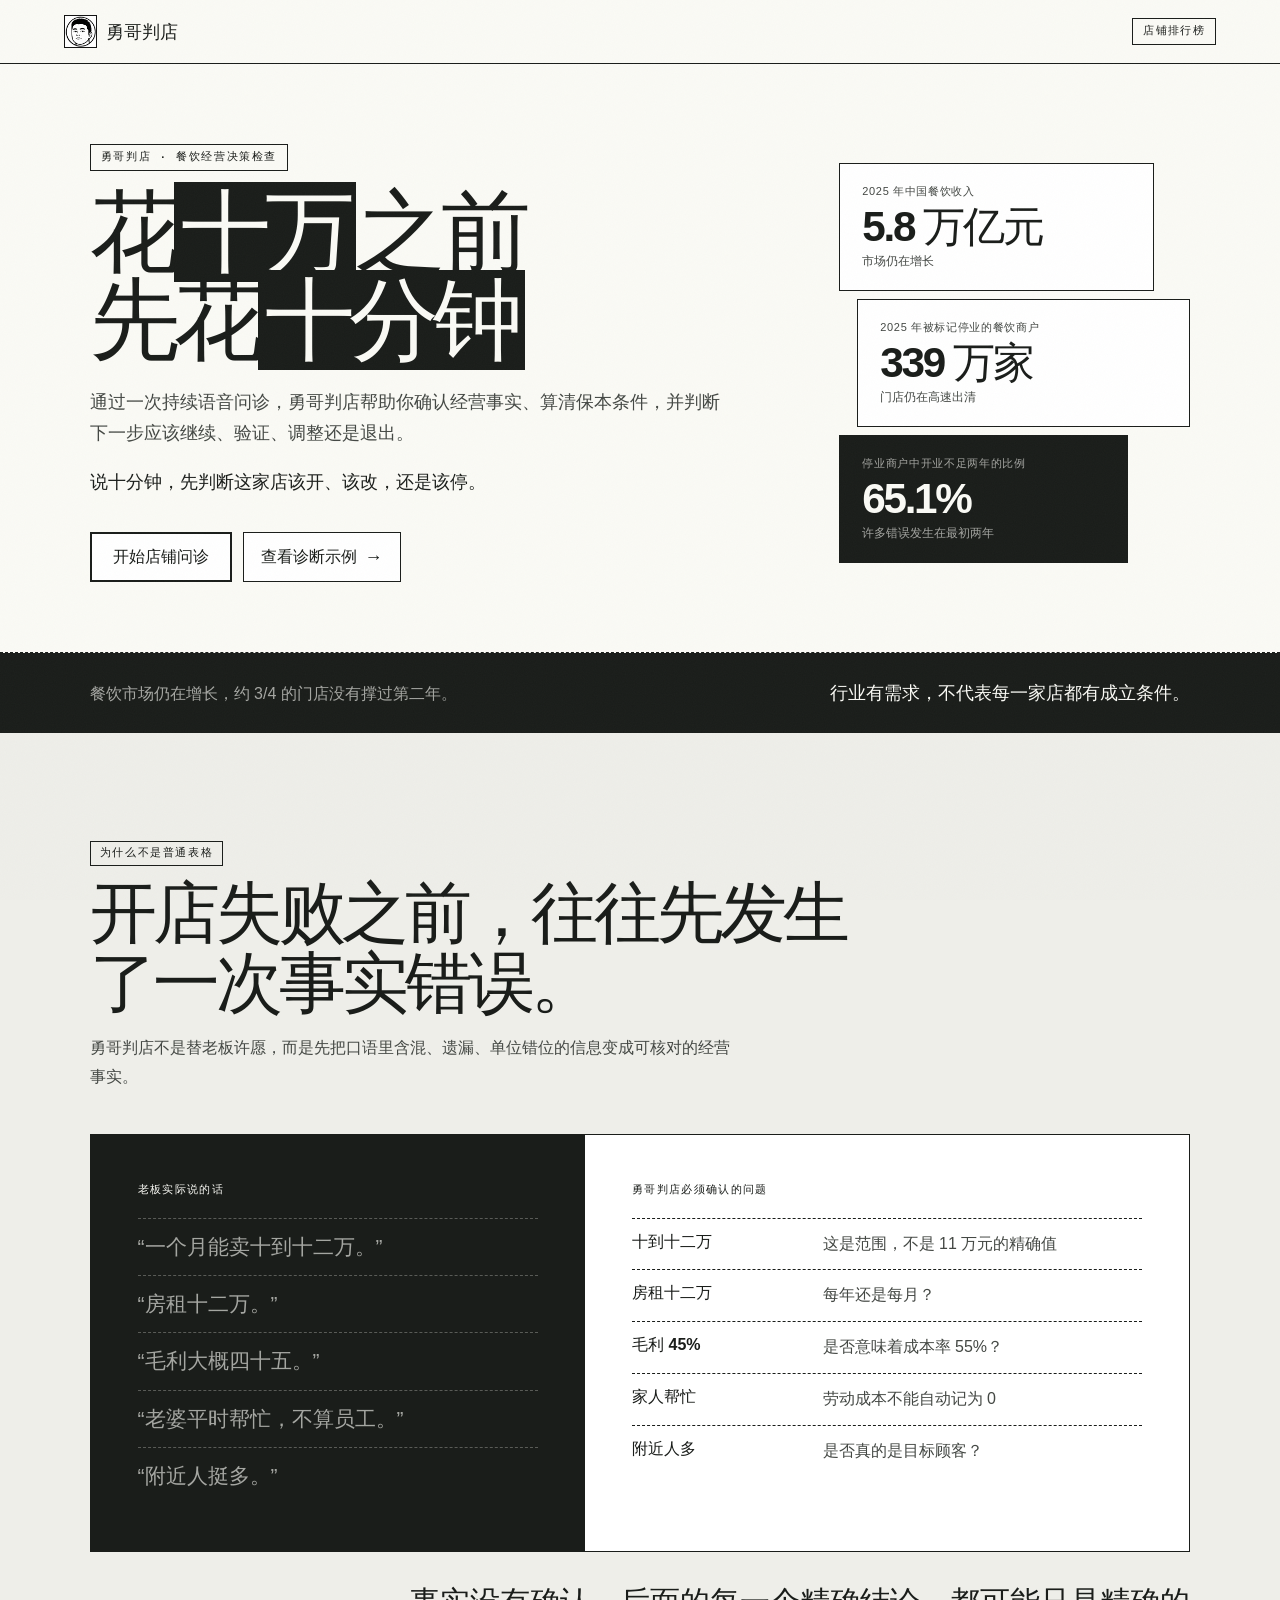
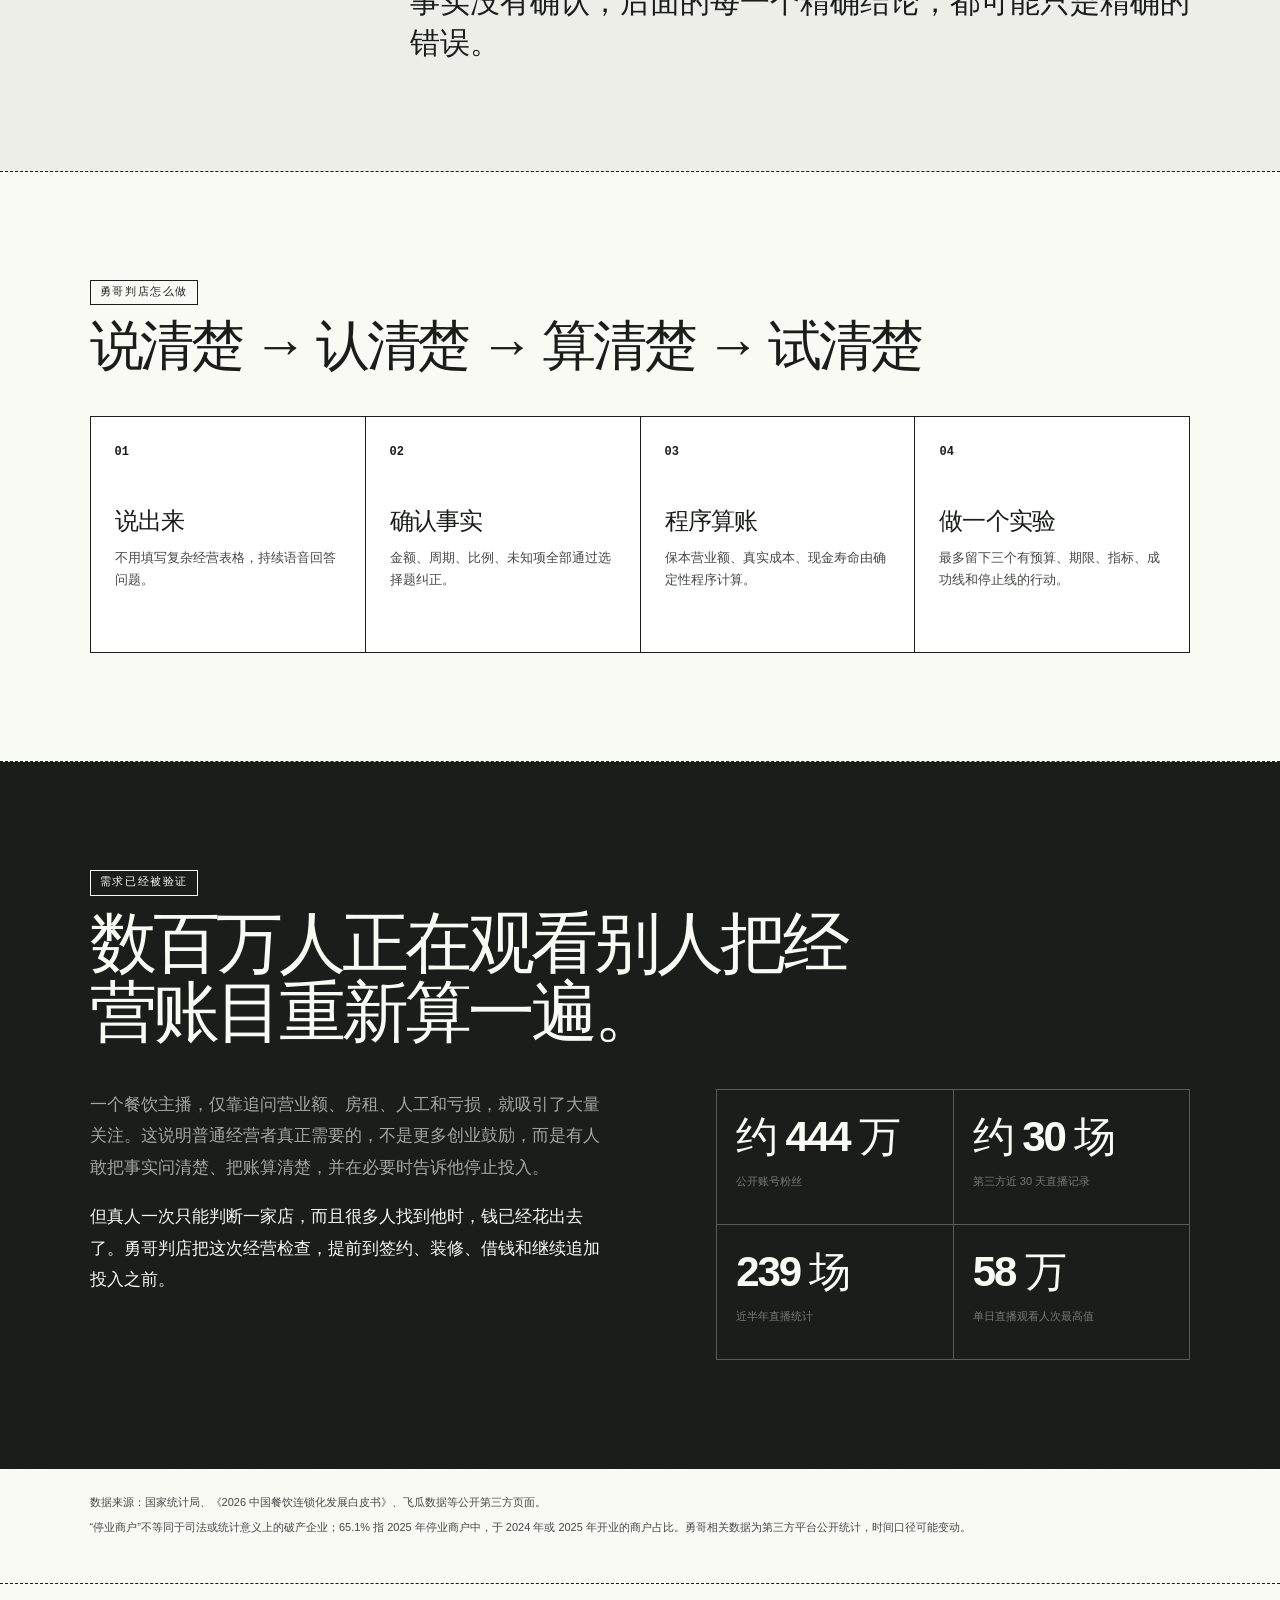
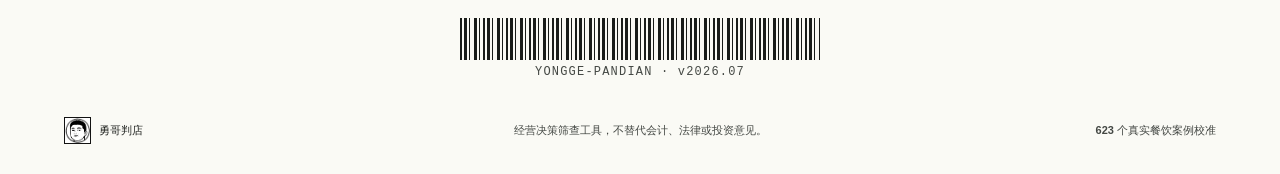
==== index.html @ 804c05fb "style: migrate full thermal receipt frontend" ====
<!doctype html>
<html lang="zh-CN">
<head>
  <meta charset="utf-8">
  <meta name="viewport" content="width=device-width, initial-scale=1">
  <meta name="description" content="勇哥判店：先确认位置，用持续语音完成经营问诊，再从候选方案中选出可验证行动。">
  <title>勇哥判店 · 先判断，再投钱</title>
  <link rel="icon" type="image/jpeg" href="icon.jpeg">
  <link rel="stylesheet" href="styles.css">
</head>
<body data-product-view="landing">
  <header class="topbar">
    <a class="brand" href="#top" aria-label="勇哥判店首页">
      <img class="brand-logo" src="icon.jpeg" alt="">
      <span>勇哥判店</span>
    </a>
    <a class="topbar-ranking" href="/ranking.html">店铺排行榜</a>
    <span class="topbar-stat" hidden>整理 <b id="headerTitles">623</b> 个公开餐饮案例，筛选 <b id="headerTranscripts">156</b> 份高可信案例提取判断维度</span>
  </header>

  <main id="top">
    <section class="hero" data-landing>
      <div>
        <span class="eyebrow">勇哥判店 · 餐饮经营决策检查</span>
        <h1>花<em>十万</em>之前<br>先花<em>十分钟</em></h1>
        <p>通过一次持续语音问诊，勇哥判店帮助你确认经营事实、算清保本条件，并判断下一步应该继续、验证、调整还是退出。</p>
        <p class="hero-shortline">说十分钟，先判断这家店该开、该改，还是该停。</p>
        <div class="hero-actions">
          <a class="primary-button" href="#judge" data-testid="hero-start">开始店铺问诊</a>
          <a class="demo-button" href="/demo" data-testid="hero-demo">查看诊断示例 <span>→</span></a>
        </div>
      </div>
      <aside class="market-signal" aria-label="餐饮行业风险信号">
        <article class="market-card market-scale">
          <span>2025 年中国餐饮收入</span><strong>5.8 万亿元</strong><p>市场仍在增长</p>
        </article>
        <article class="market-card market-closure">
          <span>2025 年被标记停业的餐饮商户</span><strong>339 万家</strong><p>门店仍在高速出清</p>
        </article>
        <article class="market-card market-early">
          <span>停业商户中开业不足两年的比例</span><strong>65.1%</strong><p>许多错误发生在最初两年</p>
        </article>
      </aside>
    </section>

    <section class="landing-conclusion" data-landing>
      <p>餐饮市场仍在增长，约 3/4 的门店没有撑过第二年。</p>
      <strong>行业有需求，不代表每一家店都有成立条件。</strong>
    </section>

    <section class="landing-section fact-error-section" data-landing>
      <div class="landing-section-heading">
        <span class="section-kicker">为什么不是普通表格</span>
        <h2>开店失败之前，往往先发生了一次事实错误。</h2>
        <p>勇哥判店不是替老板许愿，而是先把口语里含混、遗漏、单位错位的信息变成可核对的经营事实。</p>
      </div>
      <div class="fact-contrast">
        <article class="actual-speech">
          <span>老板实际说的话</span>
          <blockquote>“一个月能卖十到十二万。”</blockquote>
          <blockquote>“房租十二万。”</blockquote>
          <blockquote>“毛利大概四十五。”</blockquote>
          <blockquote>“老婆平时帮忙，不算员工。”</blockquote>
          <blockquote>“附近人挺多。”</blockquote>
        </article>
        <article class="fact-checks">
          <span>勇哥判店必须确认的问题</span>
          <dl>
            <div><dt>十到十二万</dt><dd>这是范围，不是 11 万元的精确值</dd></div>
            <div><dt>房租十二万</dt><dd>每年还是每月？</dd></div>
            <div><dt>毛利 45%</dt><dd>是否意味着成本率 55%？</dd></div>
            <div><dt>家人帮忙</dt><dd>劳动成本不能自动记为 0</dd></div>
            <div><dt>附近人多</dt><dd>是否真的是目标顾客？</dd></div>
          </dl>
        </article>
      </div>
      <p class="section-conclusion">事实没有确认，后面的每一个精确结论，都可能只是精确的错误。</p>
    </section>

    <section class="landing-section method-section" data-landing>
      <div class="landing-section-heading">
        <span class="section-kicker">勇哥判店怎么做</span>
        <h2>说清楚 → 认清楚 → 算清楚 → 试清楚</h2>
      </div>
      <div class="method-lanes">
        <article><b>01</b><h3>说出来</h3><p>不用填写复杂经营表格，持续语音回答问题。</p></article>
        <article><b>02</b><h3>确认事实</h3><p>金额、周期、比例、未知项全部通过选择题纠正。</p></article>
        <article><b>03</b><h3>程序算账</h3><p>保本营业额、真实成本、现金寿命由确定性程序计算。</p></article>
        <article><b>04</b><h3>做一个实验</h3><p>最多留下三个有预算、期限、指标、成功线和停止线的行动。</p></article>
      </div>
    </section>

    <section class="landing-section yongge-section" data-landing>
      <div class="landing-section-heading">
        <span class="section-kicker">需求已经被验证</span>
        <h2>数百万人正在观看别人把经营账目重新算一遍。</h2>
      </div>
      <div class="yongge-grid">
        <div class="yongge-copy">
          <p>一个餐饮主播，仅靠追问营业额、房租、人工和亏损，就吸引了大量关注。这说明普通经营者真正需要的，不是更多创业鼓励，而是有人敢把事实问清楚、把账算清楚，并在必要时告诉他停止投入。</p>
          <p class="yongge-keyline"><strong>但真人一次只能判断一家店，而且很多人找到他时，钱已经花出去了。</strong>勇哥判店把这次经营检查，提前到签约、装修、借钱和继续追加投入之前。</p>
        </div>
        <div class="yongge-proof" aria-label="勇哥餐饮创业说公开数据">
          <article><strong>约 444 万</strong><span>公开账号粉丝</span></article>
          <article><strong>约 30 场</strong><span>第三方近 30 天直播记录</span></article>
          <article><strong>239 场</strong><span>近半年直播统计</span></article>
          <article><strong>58 万</strong><span>单日直播观看人次最高值</span></article>
        </div>
      </div>
    </section>

    <section class="judge" id="judge">
      <div class="judge-heading">
        <div>
          <h2 id="flowTitle">先确认店铺位置</h2>
        </div>
        <ol class="progress" aria-label="问诊进度">
          <li class="active" data-progress="location"><b>1</b><span>位置</span></li>
          <li data-progress="interview"><b>2</b><span>问诊</span></li>
          <li data-progress="review"><b>3</b><span>纠偏</span></li>
          <li data-progress="result"><b>4</b><span>方案</span></li>
        </ol>
      </div>

      <div class="flow-shell">
        <section class="flow-card flow-panel active" id="locationPanel" data-panel="location" data-testid="location-step">
          <div class="step-title">
            <span>第一步</span>
            <h3>这次要判断哪家店？</h3>
          </div>

          <fieldset class="stage-picker">
            <legend>你现在处于哪个阶段？</legend>
            <div class="choice-grid" data-testid="stage-options">
              <button type="button" data-stage="preopen">准备开店 / 接店</button>
              <button type="button" data-stage="operating">已经营业</button>
              <button type="button" data-stage="growth">有利润，想增长</button>
            </div>
          </fieldset>

          <fieldset class="category-picker">
            <legend>这家店卖什么？</legend>
            <div class="category-chips" aria-label="常见经营品类" data-testid="category-chips">
              <button type="button" data-category="我不知道">我不知道</button>
              <button type="button" data-category="快餐">快餐</button>
              <button type="button" data-category="小碗菜">小碗菜</button>
              <button type="button" data-category="面馆">面馆</button>
              <button type="button" data-category="咖啡">咖啡</button>
              <button type="button" data-category="火锅">火锅</button>
              <button type="button" data-category="烧烤">烧烤</button>
            </div>
          </fieldset>
          <label class="field category-input-field">
            <input id="category" type="text" maxlength="30" placeholder="在这里直接输入品类" data-testid="category-input">
          </label>

          <button class="location-button" id="locateButton" type="button" data-testid="use-location">
            <span class="location-icon">◎</span>
            <span><b>使用我现在的位置</b><small>只用于本次判断，不保存原始坐标</small></span>
          </button>

          <div class="manual-location-inline">
            <input id="manualLocation" type="text" autocomplete="street-address" enterkeyhint="search" placeholder="或输入城市、商圈、路名或门牌号" data-testid="manual-address">
            <button id="useManualLocation" class="secondary-button" type="button" data-testid="lookup-address">查找这个位置</button>
          </div>

          <div class="location-status" id="locationStatus" role="status" aria-live="polite" data-testid="location-status" hidden>
            <span class="status-dot"></span><p></p>
          </div>

          <section class="map-picker" id="mapPicker" hidden data-testid="map-picker" aria-label="地图选点">
            <div class="map-picker-heading">
              <div><small>确认到店铺门口</small><b>点击地图，微调图钉位置</b></div>
              <button id="mapPickerRelocate" type="button" class="map-picker-relocate">回到我的位置</button>
            </div>
            <div class="map-picker-canvas" id="mapPickerCanvas" role="button" tabindex="0" aria-label="点击地图选择店铺位置" data-testid="map-picker-canvas">
              <img id="mapPickerImage" alt="店铺周边地图">
              <span class="map-picker-pin" id="mapPickerPin" aria-hidden="true">●</span>
              <span class="map-picker-center" aria-hidden="true"></span>
            </div>
            <div class="map-picker-actions">
              <span id="mapPickerCoordinate">已定位到地图中心</span>
              <button id="useMapPickerPoint" class="secondary-button" type="button" disabled data-testid="use-map-point">使用图钉位置</button>
            </div>
          </section>

          <div class="map-summary" id="mapSummary" hidden data-testid="map-summary">
            <div>
              <small>地图找到的位置</small>
              <strong id="mapAddress">—</strong>
              <span id="mapDistrict">—</span>
            </div>
            <div>
              <small>800 米同类地点</small>
              <strong id="mapCompetitors">—</strong>
              <span>只作周边背景，不代表客流</span>
            </div>
            <div class="nearby-tags" id="nearbyTags"></div>
            <button id="confirmLocation" class="confirm-location" type="button" data-testid="confirm-location">这是正确位置</button>
          </div>

          <div class="location-proof" id="locationProof" hidden>
            <span>✓</span><p><b>位置已确认</b><small id="locationProofText">—</small></p>
            <button class="location-edit" id="editLocation" type="button">修改</button>
          </div>

          <button class="primary-button full-width" id="beginInterview" type="button" disabled data-testid="begin-interview">
            开始问诊并持续录音
          </button>

          <a class="panel-demo-link" id="panelDemoLink" href="/demo" data-testid="bottom-demo" hidden>直接使用山西运城小碗菜的记录分析 <span>→</span></a>
        </section>

        <section class="flow-card flow-panel interview-panel" id="interviewPanel" data-panel="interview" hidden data-testid="interview-step">
          <div class="interview-topline">
            <span class="listening-pill" id="listeningPill"><i></i><b id="listeningLabel">正在准备</b></span>
            <span id="questionProgress" data-testid="question-progress">1/12</span>
          </div>

          <div class="question-stage" aria-live="polite">
            <h3 id="currentQuestion" data-testid="current-question">正在准备第一个问题…</h3>
            <p id="questionHint"></p>
          </div>

          <div class="transcript-shell">
            <p id="liveTranscript" aria-live="polite" data-testid="live-transcript">语音识别会即时写入下方输入框</p>
            <small id="transcriptMode">正在准备语音识别…</small>
          </div>

          <form class="text-fallback" id="textFallback" data-testid="text-fallback">
            <label for="fallbackAnswer">回答</label>
            <textarea id="fallbackAnswer" rows="3" placeholder="可直接输入，或等待语音识别写入"></textarea>
            <button type="submit" class="primary-button" id="confirmAnswer">确认并下一题</button>
          </form>

          <div class="interview-controls">
            <button class="secondary-button" id="previousQuestion" type="button" data-testid="previous-question" disabled>上一题</button>
          </div>
          <p class="interview-note" id="interviewNotice" role="status" aria-live="polite"></p>
        </section>

        <section class="flow-card flow-panel review-panel" id="reviewPanel" data-panel="review" hidden data-testid="review-step">
          <div class="review-receipt-meta" aria-hidden="true">
            <span>事实核对单</span>
            <span>STEP 03 / REVIEW</span>
          </div>
          <div class="step-title">
            <span>第三步</span>
            <h3>一次看完所有记录</h3>
            <p>每一项只需确认正确、标记不知道，或者直接修改你刚才说的话。</p>
          </div>

          <form id="reviewForm" class="review-form" data-testid="review-form">
            <div class="review-facts-list" id="reviewFactsList" data-testid="review-facts-list"></div>
            <div class="review-submit-bar">
              <p id="reviewFormStatus" role="status" aria-live="polite">所有问题都列在这里，不会再用语音重问。</p>
              <button class="primary-button" id="submitReview" type="submit" data-testid="submit-review">确定提交</button>
            </div>
          </form>

          <section class="review-summary" id="reviewSummary" hidden data-testid="review-summary">
            <span class="section-kicker">店铺档案已整理</span>
            <h3>现在可以开始算账和找方案</h3>
            <div id="reviewSummaryList"></div>
            <p>修改任何关键事实后，旧计算和旧方案都会失效。</p>
            <button class="primary-button full-width" id="startAnalysis" type="button" data-testid="start-analysis">开始分析 3 个候选方案</button>
          </section>
        </section>

        <section class="flow-card flow-panel analysis-panel" id="analysisPanel" data-panel="result" hidden data-testid="analysis-step">
          <div id="analysisProgress" data-testid="analysis-progress">
            <span class="brand-mark analysis-mark" aria-hidden="true">判</span>
            <b id="analysisPercent" hidden>0%</b>
            <span class="section-kicker">正在后台分析</span>
            <h3 id="analysisTitle">先按勇哥框架算账</h3>
            <p id="analysisStatus">正在检查单位经济、现金寿命和第一断点…</p>
            <div class="analysis-track"><i id="analysisProgressBar"></i></div>
            <ol class="analysis-steps" id="analysisSteps">
              <li class="active">确定性算账</li>
              <li>生成主方案</li>
              <li>证据与因果核验</li>
              <li>财务与执行核验</li>
              <li>生成已核验备选</li>
            </ol>
          </div>

          <section class="analysis-failure" id="analysisFailure" hidden role="alert" aria-live="assertive" data-testid="analysis-failure">
            <span class="section-kicker">本次未生成报告</span>
            <h3 id="analysisFailureTitle">暂时无法生成报告</h3>
            <p id="analysisFailureMessage">请返回检查位置或稍后再试。</p>
            <button class="secondary-button" id="analysisFailureBack" type="button">返回修改位置</button>
          </section>

          <section class="result-shell" id="result" hidden aria-live="polite" data-testid="result">
            <section class="preopen-recommendation" id="preopenRecommendation" hidden data-testid="preopen-recommendation"></section>
            <div class="result-main">
              <div><span id="decisionCode">小步验证</span></div>
              <h2 id="decisionTitle">—</h2>
              <p id="decisionReason">—</p>
            </div>
            <div class="result-metrics" id="resultMetrics"></div>
            <div class="narrative" id="narrative"></div>
            <details class="result-fact-evidence" id="resultFactEvidence" data-testid="result-fact-evidence">
              <summary>查看事实与核验依据</summary>
              <div>
                <span class="section-kicker">本次判断基于什么</span>
                <h3>先看已确认事实，再看结论。</h3>
                <p id="resultFactSummary">正在整理本次案卷的事实边界…</p>
              </div>
              <div class="result-fact-list" id="resultFactList"></div>
            </details>
            <div class="plans-heading">
              <div><h3>下一步方案</h3></div>
              <span id="candidateCount"></span>
            </div>
            <div class="plan-list" id="planList" data-testid="top-plans"></div>
            <details class="rejected">
              <summary>为什么其他方案被淘汰</summary>
              <div id="rejectedReasons"></div>
            </details>
            <div class="result-actions">
              <button class="primary-button" id="restartButton" type="button">重新判断</button>
            </div>
          </section>

          <section class="result-leaderboard" id="resultLeaderboard" hidden aria-label="其他店铺判断案例">
            <div class="result-leaderboard-intro">
              <span class="section-kicker">看完你自己的店，再看别人的</span>
              <h2>别人的店，是怎么被判断的</h2>
              <p>下面是已核验的匿名案例。点开任意一张，就是这家店完整的分析结果页——含判断依据、下一步方案与被淘汰的理由。</p>
            </div>
            <div class="ranking-list" id="resultRankingList" aria-live="polite"><p>正在载入案例…</p></div>
            <a class="result-leaderboard-more" href="/ranking.html">查看完整排行榜 →</a>
          </section>
        </section>
      </div>
    </section>

    <section class="source-note" data-landing>
      <p>数据来源：国家统计局、《2026 中国餐饮连锁化发展白皮书》、飞瓜数据等公开第三方页面。</p>
      <p>“停业商户”不等同于司法或统计意义上的破产企业；65.1% 指 2025 年停业商户中，于 2024 年或 2025 年开业的商户占比。勇哥相关数据为第三方平台公开统计，时间口径可能变动。</p>
    </section>
  </main>

  <footer data-landing>
    <div class="barcode-wrap" aria-hidden="true"><div class="barcode"></div><span>YONGGE-PANDIAN · v2026.07</span></div>
    <div><img class="brand-logo small" src="icon.jpeg" alt=""><b>勇哥判店</b></div>
    <p>经营决策筛查工具，不替代会计、法律或投资意见。</p>
    <span><b id="heroTitles">623</b> 个真实餐饮案例校准 <i hidden id="heroTranscripts">156</i></span>
  </footer>

  <dialog class="plan-detail-dialog" id="planDetailDialog" aria-labelledby="planDetailTitle">
    <div class="plan-detail-header">
      <div><span class="section-kicker">已核验方案</span><h2 id="planDetailTitle">详细方案</h2></div>
      <button class="dialog-close" id="closePlanDetail" type="button" aria-label="关闭详细方案">×</button>
    </div>
    <p class="plan-detail-note">以下内容由 AI 基于已核验的方案展开；不改变预算、期限、成功线和停止线。</p>
    <div class="plan-markdown" id="planDetailMarkdown"></div>
  </dialog>

  <dialog class="case-detail-dialog" id="caseDetailDialog" aria-labelledby="caseDetailKicker">
    <div class="case-detail-bar"><span class="section-kicker" id="caseDetailKicker">案例分析结果</span><button class="dialog-close" id="closeCaseDetail" type="button" aria-label="关闭案例详情">×</button></div>
    <div class="case-detail-body" id="caseDetailBody"></div>
  </dialog>

  <script src="fact-store.js"></script>
  <script src="decision-engine.js"></script>
  <script src="app.js?v=thermal-receipt-1"></script>
</body>
</html>
---- styles.css ----
/* ————————————————————————————————————————————————
   勇哥判店 · Thermal Brutalism reskin
   收据/热敏打印美学：纸白底、油墨黑、锐角、虚线分隔、反白强调
   字体保持原有设定不变
   ———————————————————————————————————————————————— */
:root {
  --ink: #1A1D1A;
  --paper: #FAFAF5;
  --white: #FFFFFF;
  --container: #EEEEE9;
  --container-high: #E8E8E3;
  --thermal-gray: #D1D1CB;
  --muted: #444844;
  --faint: #757873;
  --error: #BA1A1A;
  --line: #1A1D1A;
  --line-soft: #C5C7C2;
  --paper-dim: rgba(250, 250, 245, .62);
  --paper-faint: rgba(250, 250, 245, .42);
  --paper-line: rgba(250, 250, 245, .28);
  font-family: Inter, ui-sans-serif, -apple-system, BlinkMacSystemFont, "Segoe UI", "PingFang SC", "Microsoft YaHei", sans-serif;
  color: var(--ink);
  background: var(--paper);
  font-synthesis: none;
}

* { box-sizing: border-box; }
html { scroll-behavior: smooth; }
body { margin: 0; min-width: 320px; background: var(--paper); }
/* 纸张颗粒纹理：模拟热敏纸的印刷噪点 */
body::before {
  content: "";
  position: fixed;
  inset: 0;
  z-index: 60;
  pointer-events: none;
  opacity: .05;
  background-image: url("data:image/svg+xml,%3Csvg xmlns='http://www.w3.org/2000/svg' width='160' height='160'%3E%3Cfilter id='n'%3E%3CfeTurbulence type='fractalNoise' baseFrequency='0.9' numOctaves='2'/%3E%3C/filter%3E%3Crect width='160' height='160' filter='url(%23n)' opacity='0.55'/%3E%3C/svg%3E");
}
button, input, textarea { font: inherit; }
button, a { -webkit-tap-highlight-color: transparent; }
button { color: inherit; }
button:focus-visible, input:focus-visible, textarea:focus-visible, summary:focus-visible, a:focus-visible {
  outline: 2px solid var(--ink);
  outline-offset: 2px;
}
[hidden] { display: none !important; }
::selection { color: var(--paper); background: var(--ink); }

/* 条形码：纯 CSS 生成的 1D 条码，用于页面收尾 */
.barcode {
  height: 42px;
  color: var(--ink);
  background-image: repeating-linear-gradient(90deg,
    currentColor 0, currentColor 2px, transparent 2px, transparent 4px,
    currentColor 4px, currentColor 7px, transparent 7px, transparent 9px,
    currentColor 9px, currentColor 10px, transparent 10px, transparent 14px,
    currentColor 14px, currentColor 17px, transparent 17px, transparent 19px,
    currentColor 19px, currentColor 20px, transparent 20px, transparent 23px);
}

.topbar {
  min-height: 64px;
  padding: 0 clamp(18px, 5vw, 72px);
  display: flex;
  align-items: center;
  justify-content: space-between;
  position: sticky;
  top: 0;
  z-index: 30;
  color: var(--ink);
  background: var(--paper);
  border-bottom: 1px solid var(--ink);
}
.brand { display: flex; align-items: center; gap: 9px; color: inherit; text-decoration: none; font-size: 18px; font-weight: 850; }
.brand-mark { width: 33px; height: 33px; display: inline-grid; place-items: center; color: var(--paper); background: var(--ink); border: 1px solid var(--ink); font-family: serif; font-weight: 900; }
.brand-logo { width: 33px; height: 33px; display: inline-block; object-fit: cover; border: 1px solid var(--ink); filter: grayscale(1) contrast(1.1); }
.brand-logo.small { width: 27px; height: 27px; }
.brand-mark.small { width: 27px; height: 27px; }
.topbar-proof { color: var(--muted); font-size: 12px; }
.topbar-proof b { color: var(--ink); }
.topbar-ranking { margin-left: auto; padding: 6px 10px; color: var(--ink); border: 1px solid var(--ink); font: 750 11px/1.2 ui-monospace, SFMono-Regular, Menlo, monospace; letter-spacing: .12em; text-transform: uppercase; text-decoration: none; }
.topbar-ranking:hover { color: var(--paper); background: var(--ink); }
.topbar-ranking + .topbar-proof { margin-left: 20px; }

.ranking-main { max-width: 800px; min-height: calc(100vh - 64px); margin: 0 auto; padding: 80px 24px; }
.ranking-main h1 { margin: 15px 0; font-size: clamp(46px, 7vw, 82px); line-height: .98; letter-spacing: -.07em; }
.ranking-main h1 em { padding: 0 .08em; color: var(--paper); background: var(--ink); font-style: normal; box-decoration-break: clone; -webkit-box-decoration-break: clone; }
.ranking-main > p { max-width: 620px; color: var(--muted); line-height: 1.7; }
.ranking-list { margin-top: 44px; display: grid; gap: 14px; }
.ranking-card { padding: 24px; background: var(--white); border: 1px solid var(--ink); }
.ranking-card h2 { margin: 10px 0 0; font-size: 32px; }
.ranking-card > p { color: var(--muted); font-size: 12px; }
.ranking-score { float: right; margin-top: -58px; text-align: right; }
.ranking-score b, .ranking-score span { display: block; }
.ranking-score b { color: var(--ink); font-size: 34px; }
.ranking-score span { color: var(--muted); font-size: 10px; }
.ranking-card section { margin-top: 15px; padding: 14px; background: var(--container); border: 1px dashed var(--line); }
.ranking-card section > b { color: var(--ink); font-size: 11px; text-transform: uppercase; }
.ranking-card h3 { margin: 7px 0; font-size: 18px; }
.ranking-card section p, .ranking-card small { color: var(--muted); line-height: 1.6; }
.ranking-footer { padding: 30px 24px 44px; display: grid; justify-items: center; gap: 12px; border-top: 1px dashed var(--ink); color: var(--muted); font-size: 11px; text-align: center; }
.ranking-footer .barcode { width: min(320px, 70vw); }
.ranking-footer p { margin: 0; }

.hero {
  min-height: 560px;
  padding: 80px clamp(20px, 7vw, 108px) 70px;
  display: grid;
  grid-template-columns: minmax(0, 1.18fr) minmax(300px, .64fr);
  gap: clamp(42px, 8vw, 118px);
  align-items: center;
  color: var(--ink);
  background: var(--paper);
  border-bottom: 1px dashed var(--ink);
}
.eyebrow, .section-kicker { color: var(--ink); font: 750 11px/1.2 ui-monospace, SFMono-Regular, Menlo, monospace; letter-spacing: .15em; text-transform: uppercase; }
.eyebrow { display: inline-block; padding: 6px 10px; border: 1px solid var(--ink); }
.hero h1 { max-width: 850px; margin: 18px 0 22px; font-size: clamp(55px, 7vw, 100px); line-height: .98; letter-spacing: -.065em; }
.hero h1 em { padding: 0 .08em; color: var(--paper); background: var(--ink); font-style: normal; box-decoration-break: clone; -webkit-box-decoration-break: clone; }
.hero > div:first-child > p { max-width: 670px; margin: 0 0 34px; color: var(--muted); font-size: 18px; line-height: 1.75; }
.hero-shortline { margin-top: -17px !important; color: var(--ink) !important; font-weight: 780; }
.hero-actions { display: flex; flex-wrap: wrap; align-items: center; gap: 11px; }
.demo-button { min-height: 50px; padding: 0 17px; display: inline-flex; align-items: center; gap: 8px; color: var(--ink); border: 1px solid var(--ink); background: var(--white); font-weight: 800; text-decoration: none; }
.demo-button span { color: var(--ink); font-size: 18px; }
.demo-button:hover { color: var(--paper); background: var(--ink); }
.demo-button:hover span { color: var(--paper); }

.market-signal { display: grid; gap: 8px; align-self: stretch; align-content: center; }
.market-card { padding: 20px 22px; border: 1px solid var(--ink); background: var(--white); }
.market-card span, .market-card strong, .market-card p { display: block; }
.market-card span { color: var(--muted); font-size: 11px; text-transform: uppercase; letter-spacing: .06em; }
.market-card strong { margin: 7px 0 5px; color: var(--ink); font-size: clamp(29px, 3.3vw, 47px); line-height: 1; letter-spacing: -.055em; }
.market-card p { margin: 0; color: var(--muted); font-size: 12px; }
.market-scale { margin-right: 36px; }
.market-closure { margin-left: 18px; }
.market-early { margin-right: 62px; color: var(--paper); background: var(--ink); border-color: var(--ink); }
.market-early span, .market-early p { color: var(--paper-dim); }
.market-early strong { color: var(--paper); }
.market-arrow { margin: 2px 0 2px 18px; color: var(--muted); font-size: 11px; }

.landing-conclusion { padding: 28px clamp(20px, 7vw, 108px); display: flex; align-items: baseline; justify-content: space-between; gap: 35px; color: var(--paper); background: var(--ink); }
.landing-conclusion p { margin: 0; color: var(--paper-dim); }
.landing-conclusion strong { max-width: 480px; font-size: 18px; }

.landing-section { padding: 108px clamp(20px, 7vw, 108px); border-bottom: 1px dashed var(--ink); }
.landing-section-heading { max-width: 790px; margin-bottom: 42px; }
.landing-section-heading h2 { margin: 13px 0 16px; font-size: clamp(38px, 5.2vw, 72px); line-height: 1.04; letter-spacing: -.06em; }
.landing-section-heading p { max-width: 650px; margin: 0; color: var(--muted); line-height: 1.8; }
.section-kicker { display: inline-block; padding: 5px 9px; border: 1px solid currentColor; }

.fact-error-section { background: var(--container); }
.fact-contrast { display: grid; grid-template-columns: minmax(0, .9fr) minmax(0, 1.1fr); border: 1px solid var(--ink); }
.actual-speech, .fact-checks { padding: clamp(23px, 4vw, 47px); }
.actual-speech { color: var(--paper); background: var(--ink); }
.actual-speech > span, .fact-checks > span { display: block; margin-bottom: 21px; font: 800 11px ui-monospace, monospace; letter-spacing: .12em; text-transform: uppercase; }
.actual-speech > span { color: var(--paper); }
.actual-speech blockquote { margin: 0; padding: 14px 0; color: var(--paper-dim); border-top: 1px dashed var(--paper-line); font-size: clamp(16px, 2vw, 21px); line-height: 1.35; }
.fact-checks { background: var(--white); }
.fact-checks > span { color: var(--ink); }
.fact-checks dl { margin: 0; }
.fact-checks dl > div { padding: 13px 0; display: grid; grid-template-columns: minmax(110px, .72fr) 1.35fr; gap: 20px; border-top: 1px dashed var(--line); }
.fact-checks dt { font-weight: 800; }
.fact-checks dd { margin: 0; color: var(--muted); line-height: 1.55; }
.section-conclusion { max-width: 780px; margin: 30px 0 0 auto; font-size: clamp(19px, 2.4vw, 30px); font-weight: 800; line-height: 1.35; }

.yongge-section { color: var(--paper); background: var(--ink); }
.yongge-section .section-kicker { color: var(--paper); }
.yongge-grid { display: grid; grid-template-columns: 1.05fr .95fr; gap: clamp(35px, 8vw, 120px); align-items: start; }
.yongge-copy { color: var(--paper-dim); font-size: 17px; line-height: 1.85; }
.yongge-copy p { margin: 0 0 18px; }
.yongge-copy strong { color: var(--paper); }
.yongge-keyline { color: var(--paper); }
.yongge-proof { display: grid; grid-template-columns: 1fr 1fr; border-top: 1px solid var(--paper-line); border-left: 1px solid var(--paper-line); }
.yongge-proof article { min-height: 135px; padding: 19px; border-right: 1px solid var(--paper-line); border-bottom: 1px solid var(--paper-line); }
.yongge-proof strong, .yongge-proof span { display: block; }
.yongge-proof strong { color: var(--paper); font-size: clamp(25px, 3.5vw, 42px); letter-spacing: -.05em; }
.yongge-proof span { margin-top: 9px; color: var(--paper-faint); font-size: 11px; line-height: 1.45; }

.method-section { background: var(--paper); }
.method-section .landing-section-heading { max-width: none; }
.method-section .landing-section-heading h2 { font-size: clamp(19px, 4.2vw, 58px); white-space: nowrap; }
.method-lanes { display: grid; grid-template-columns: repeat(4, 1fr); gap: 1px; background: var(--ink); border: 1px solid var(--ink); }
.method-lanes article { min-height: 235px; padding: 24px; background: var(--white); }
.method-lanes b { color: var(--ink); font: 800 12px ui-monospace, monospace; }
.method-lanes h3 { margin: 46px 0 10px; font-size: 24px; letter-spacing: -.04em; }
.method-lanes p { margin: 0; color: var(--muted); font-size: 13px; line-height: 1.7; }

.source-note { padding: 24px clamp(20px, 7vw, 108px) 40px; color: var(--muted); background: var(--paper); font-size: 11px; line-height: 1.65; }
.source-note p { max-width: 980px; margin: 0 0 7px; }

body[data-product-view="landing"] .judge { display: none; }
body[data-product-view="workspace"] [data-landing], body[data-product-view="result"] [data-landing] { display: none !important; }
body[data-product-view="workspace"] .judge { min-height: calc(100vh - 64px); padding-top: 58px; }
body[data-product-view="result"] .judge { max-width: 1180px; min-height: calc(100vh - 64px); margin: 0 auto; padding: 48px 24px 96px; }
body[data-product-view="result"] .judge-heading { display: none !important; }
body[data-product-view="result"] .flow-shell { max-width: 980px; }
body[data-product-view="result"] .analysis-panel { padding: 0; border: 0; background: transparent; box-shadow: none; }

.result-fact-evidence { margin-top: 16px; padding: 23px; display: grid; grid-template-columns: minmax(0, .8fr) minmax(280px, 1.2fr); gap: 28px; background: var(--white); border: 1px solid var(--ink); }
.result-fact-evidence h3 { margin: 9px 0 8px; font-size: 23px; letter-spacing: -.04em; }
.result-fact-evidence p { margin: 0; color: var(--muted); font-size: 12px; line-height: 1.65; }
.result-fact-list { display: grid; grid-template-columns: repeat(2, 1fr); align-content: start; gap: 8px; }
.result-fact-list article { padding: 11px; background: var(--container); border: 1px dashed var(--line-soft); }
.result-fact-list span, .result-fact-list b, .result-fact-list small { display: block; }
.result-fact-list span { color: var(--muted); font-size: 10px; }
.result-fact-list b { margin: 3px 0; font-size: 12px; overflow-wrap: anywhere; }
.result-fact-list small { color: var(--ink); font-size: 10px; }

.plan-detail { width: 100%; margin-top: 12px; padding: 12px 14px; color: var(--ink); background: var(--white); border: 2px solid var(--ink); cursor: pointer; font-weight: 850; text-align: center; }
.plan-detail:hover { color: var(--paper); background: var(--ink); }
.plan-detail-dialog { width: min(820px, calc(100vw - 30px)); max-height: min(780px, calc(100vh - 40px)); padding: 0; color: var(--ink); background: var(--paper); border: 2px solid var(--ink); }
.plan-detail-dialog::backdrop { background: rgba(26, 29, 26, .72); }
.plan-detail-header { padding: 24px 27px 19px; display: flex; align-items: flex-start; justify-content: space-between; gap: 18px; color: var(--paper); background: var(--ink); }
.plan-detail-header .section-kicker { color: var(--paper); }
.plan-detail-header h2 { margin: 8px 0 0; font-size: 28px; letter-spacing: -.045em; }
.dialog-close { width: 38px; height: 38px; display: grid; place-items: center; color: var(--paper); background: transparent; border: 1px solid var(--paper); cursor: pointer; font-size: 25px; line-height: 1; }
.dialog-close:hover { color: var(--ink); background: var(--paper); }
.plan-detail-note { margin: 0; padding: 13px 27px; color: var(--muted); background: var(--container); border-bottom: 1px dashed var(--ink); font-size: 11px; line-height: 1.55; }
.plan-markdown { max-height: 540px; margin: 0; padding: 25px 27px 34px; overflow: auto; white-space: pre-wrap; color: var(--ink); font: 14px/1.8 ui-monospace, SFMono-Regular, Menlo, monospace; }

/* 按钮：默认 1px/2px 油墨描边 + 黑字；悬停/激活反白 */
.primary-button, .secondary-button, .danger-button, .confirm-location {
  min-height: 50px;
  padding: 0 21px;
  display: inline-flex;
  align-items: center;
  justify-content: center;
  border: 2px solid var(--ink);
  cursor: pointer;
  font-weight: 800;
  text-decoration: none;
}
.primary-button { color: var(--ink); background: var(--white); }
.primary-button:hover:not(:disabled) { color: var(--paper); background: var(--ink); }
.secondary-button { color: var(--ink); background: transparent; border-width: 1px; }
.secondary-button:hover { color: var(--paper); background: var(--ink); }
.danger-button { color: var(--error); background: var(--white); border-color: var(--error); border-width: 1px; }
.danger-button:hover { color: var(--white); background: var(--error); }
.primary-button:disabled { opacity: .38; cursor: not-allowed; }
.full-width { width: 100%; }

.judge { padding: 84px clamp(18px, 6vw, 90px) 110px; }
.judge-heading { max-width: 1080px; margin: 0 auto 34px; display: flex; align-items: end; justify-content: space-between; gap: 30px; }
.judge-heading h2 { margin: 9px 0 0; font-size: clamp(31px, 4vw, 52px); letter-spacing: -.045em; }
.progress { margin: 0; padding: 0; display: flex; gap: 14px; list-style: none; }
.progress li { display: flex; align-items: center; gap: 6px; color: var(--faint); font-size: 11px; }
.progress b { width: 28px; height: 28px; display: grid; place-items: center; border: 1px solid var(--faint); font-weight: 700; }
.progress li.active { color: var(--ink); font-weight: 850; }
.progress li.active b { color: var(--paper); background: var(--ink); border-color: var(--ink); }

.flow-shell { max-width: 900px; margin: 0 auto; }
.flow-card { padding: clamp(24px, 5vw, 52px); background: var(--white); border: 1px solid var(--ink); }
.flow-panel.active { animation: panelIn .25s ease-out both; }
@keyframes panelIn { from { opacity: 0; transform: translateY(9px); } }
.step-title > span { color: var(--ink); font: 750 11px ui-monospace, monospace; letter-spacing: .12em; text-transform: uppercase; }
.step-title h3 { margin: 10px 0 8px; font-size: clamp(28px, 4vw, 44px); letter-spacing: -.04em; }
.step-title p { margin: 0 0 27px; color: var(--muted); line-height: 1.7; }

fieldset { min-width: 0; margin: 0; padding: 0; border: 0; }
.stage-picker { margin-bottom: 24px; }
.stage-picker legend, .field > span { display: block; margin-bottom: 9px; color: var(--muted); font-size: 12px; font-weight: 700; }
.choice-grid { display: grid; grid-template-columns: repeat(3, 1fr); gap: 9px; }
.choice-grid button {
  min-height: 52px;
  padding: 10px 13px;
  color: var(--ink);
  background: var(--white);
  border: 1px solid var(--ink);
  cursor: pointer;
  font-weight: 760;
}
.choice-grid button.selected { color: var(--paper); background: var(--ink); }
.category-picker { margin: 0 0 12px; }
.category-picker legend { margin-bottom: 9px; color: var(--muted); font-size: 12px; font-weight: 700; }
.category-chips { display: flex; flex-wrap: wrap; gap: 8px; }
.category-chips button { min-height: 35px; padding: 0 13px; color: var(--ink); background: var(--white); border: 1px solid var(--ink); cursor: pointer; font-size: 12px; font-weight: 780; }
.category-chips button.selected { color: var(--paper); background: var(--ink); }
.category-input-field { margin-bottom: 16px; }
.field { display: block; margin-bottom: 16px; color: var(--muted); font-size: 12px; }
.field input { width: 100%; height: 50px; margin-top: 8px; padding: 0 2px; color: var(--ink); background: transparent; border: 0; border-bottom: 1px solid var(--ink); outline: none; }
.field input:focus { border-bottom: 2px solid var(--ink); }
.field input::placeholder, .manual-location-inline input::placeholder, .text-fallback textarea::placeholder { color: var(--faint); }

.location-button { width: 100%; min-height: 76px; padding: 15px 18px; display: flex; gap: 14px; align-items: center; text-align: left; color: var(--paper); background: var(--ink); border: 1px solid var(--ink); cursor: pointer; }
.location-button:disabled { opacity: .6; cursor: wait; }
.location-button b, .location-button small { display: block; }
.location-button small { margin-top: 5px; color: var(--paper-faint); }
.location-icon { width: 40px; height: 40px; display: grid; place-items: center; flex: 0 0 auto; color: var(--ink); background: var(--paper); font-weight: 900; }
.manual-location-inline { margin: 12px 0 0; display: flex; gap: 9px; }
.manual-location-inline input { flex: 1 1 auto; min-width: 0; height: 50px; padding: 0 2px; color: var(--ink); background: transparent; border: 0; border-bottom: 1px solid var(--ink); outline: none; }
.manual-location-inline input:focus { border-bottom: 2px solid var(--ink); }
.manual-location-inline .secondary-button { flex: 0 0 auto; height: 50px; }
.location-edit { margin-left: auto; padding: 4px 6px; color: var(--muted); background: none; border: 0; cursor: pointer; font-size: 12px; text-decoration: underline; }
.location-edit:hover { color: var(--ink); }
.location-confirmed .location-button,
.location-confirmed .manual-location-inline,
.location-confirmed .map-summary { display: none; }
.location-status { min-height: 48px; margin: 13px 0; padding: 11px 14px; display: flex; align-items: center; gap: 11px; background: var(--white); border: 1px solid var(--ink); color: var(--muted); }
.location-status p { margin: 0; line-height: 1.5; }
.status-dot { width: 9px; height: 9px; flex: 0 0 auto; background: var(--line-soft); }
.location-status.loading .status-dot { background: var(--ink); animation: pulse 1s infinite; }
.location-status.success .status-dot { background: var(--ink); }
.location-status.error .status-dot { background: var(--error); }
.location-status.notice .status-dot { background: var(--faint); }
@keyframes pulse { 50% { opacity: .3; } }
.map-summary { padding: 17px; display: grid; grid-template-columns: 1.4fr .8fr; gap: 16px; background: var(--container); border: 1px solid var(--ink); }
.map-summary small, .map-summary strong, .map-summary span { display: block; }
.map-summary small { color: var(--muted); font-size: 10px; text-transform: uppercase; letter-spacing: .06em; }
.map-summary strong { margin: 5px 0; font-size: 15px; }
.map-summary span { color: var(--muted); font-size: 11px; line-height: 1.45; }
.nearby-tags { grid-column: 1 / -1; display: flex; flex-wrap: wrap; gap: 6px; }
.nearby-tags span { padding: 5px 8px; background: var(--white); border: 1px solid var(--ink); font-size: 11px; }
.confirm-location { grid-column: 1 / -1; color: var(--ink); background: var(--white); }
.confirm-location:hover { color: var(--paper); background: var(--ink); }
.location-proof { margin: 15px 0; padding: 12px 14px; display: flex; gap: 11px; align-items: center; background: var(--white); border: 1px solid var(--ink); }
.location-proof > span { width: 28px; height: 28px; display: grid; place-items: center; color: var(--paper); background: var(--ink); font-weight: 900; }
.location-proof p, .location-proof b, .location-proof small { margin: 0; display: block; }
.location-proof small { margin-top: 3px; color: var(--muted); }
body.demo-mode .manual-location-inline { display: none !important; }
body.demo-mode .hero::before { content: "DEMO 模式 · 已载入真实字幕案例"; position: absolute; top: 84px; right: clamp(20px, 7vw, 108px); padding: 7px 10px; color: var(--paper); background: var(--ink); border: 1px solid var(--ink); font: 800 10px ui-monospace, monospace; letter-spacing: .07em; }
body.demo-mode .hero { position: relative; }
body.demo-mode .fact-review-row.demo-tapped { animation: demoTap .28s ease-out; }
@keyframes demoTap { 50% { box-shadow: inset 0 0 0 2px var(--ink); transform: translateY(-1px); } }

.interview-panel { min-height: 0; color: var(--paper); background: var(--ink); }
.interview-topline { display: flex; justify-content: space-between; align-items: center; color: var(--paper-faint); font: 700 12px ui-monospace, monospace; }
.listening-pill { display: inline-flex; align-items: center; gap: 8px; }
.listening-pill i { width: 9px; height: 9px; background: var(--faint); }
.listening-pill.live i { background: var(--paper); box-shadow: 0 0 0 6px rgba(250, 250, 245, .12); animation: pulse 1.2s infinite; }
.listening-pill.paused i { background: var(--faint); animation: none; }
.question-stage { min-height: 190px; padding: 42px 0 28px; display: flex; flex-direction: column; justify-content: center; }
.question-stage small { color: var(--paper); font: 750 11px ui-monospace, monospace; }
.question-stage h3 { max-width: 760px; margin: 16px 0 12px; font-size: clamp(34px, 5vw, 57px); line-height: 1.15; letter-spacing: -.05em; }
.question-stage p { margin: 0; color: var(--paper-faint); }
.transcript-shell { display: none; min-height: 0; padding: 13px 16px; background: rgba(250, 250, 245, .07); border: 1px dashed var(--paper-line); }
.transcript-shell > span { color: var(--paper-faint); font-size: 10px; }
.transcript-shell p { min-height: 30px; margin: 10px 0; color: var(--paper); font-size: 18px; line-height: 1.6; }
.transcript-shell small { color: var(--paper-faint); }
.text-fallback { margin-top: 14px; padding: 0; background: transparent; }
.text-fallback label { display: block; margin-bottom: 9px; color: var(--paper-dim); font-size: 12px; }
.text-fallback textarea { width: 100%; padding: 12px; color: var(--paper); background: rgba(0, 0, 0, .28); border: 1px solid var(--paper-line); resize: vertical; }
.text-fallback textarea:focus { border-color: var(--paper); outline: none; }
.text-fallback .primary-button { width: 100%; margin-top: 8px; color: var(--paper); background: transparent; border-color: var(--paper); }
.text-fallback .primary-button:hover { color: var(--ink); background: var(--paper); }
.interview-controls { margin-top: 10px; display: flex; justify-content: flex-start; gap: 10px; }
.interview-panel .secondary-button { color: var(--paper); border-color: var(--paper-line); }
.interview-panel .secondary-button:hover:not(:disabled) { color: var(--ink); background: var(--paper); border-color: var(--paper); }
.interview-panel .secondary-button:disabled { opacity: .35; cursor: not-allowed; }
.interview-note { margin: 18px 0 0; color: var(--paper-faint); font-size: 11px; line-height: 1.6; }

.review-form { margin-top: 25px; }
.review-facts-list { display: grid; gap: 12px; }
.fact-review-row { margin: 0; padding: clamp(18px, 3vw, 25px); background: var(--white); border: 1px solid var(--ink); }
.fact-review-heading { display: flex; align-items: flex-start; justify-content: space-between; gap: 22px; margin-bottom: 16px; }
.fact-review-heading span, .fact-review-heading strong, .fact-review-heading small { display: block; }
.fact-review-heading span { font-size: 15px; font-weight: 850; }
.fact-review-heading small { margin-top: 5px; color: var(--muted); font-size: 10px; }
.fact-review-heading strong { max-width: 52%; text-align: right; font-size: 17px; line-height: 1.35; overflow-wrap: anywhere; }
.fact-review-modes { display: grid; grid-template-columns: 1fr 1fr minmax(240px, 2fr); gap: 8px; }
.fact-review-choice, .fact-review-edit { min-width: 0; min-height: 52px; border: 1px solid var(--line-soft); background: var(--paper); transition: border-color .15s, background .15s, box-shadow .15s; }
.fact-review-choice { display: flex; align-items: center; gap: 9px; padding: 11px 13px; cursor: pointer; font-size: 12px; font-weight: 750; }
.fact-review-choice input, .fact-review-edit > input { accent-color: var(--ink); }
.fact-review-choice:has(input:checked), .fact-review-edit:has(> input:checked) { border-color: var(--ink); background: var(--white); box-shadow: inset 0 0 0 1px var(--ink); }
.fact-review-choice.unknown { color: var(--muted); }
.fact-review-edit { display: grid; grid-template-columns: auto 1fr; align-items: start; gap: 9px; padding: 10px 12px; }
.fact-review-edit > input { margin-top: 8px; }
.fact-review-edit-body { min-width: 0; display: grid; gap: 2px; }
.fact-review-edit-body small { color: var(--muted); font-size: 10px; font-weight: 750; }
.fact-review-edit textarea { width: 100%; min-height: 34px; padding: 7px 8px; border: 0; border-bottom: 1px solid transparent; background: transparent; font: inherit; line-height: 1.45; resize: vertical; }
.fact-review-edit textarea:focus { outline: none; border-bottom-color: var(--ink); background: var(--white); }
.fact-review-error { min-height: 17px; margin: 8px 0 0; color: var(--error); font-size: 11px; }
.fact-review-row.invalid { border-color: var(--error); }
.review-submit-bar { position: sticky; bottom: 12px; z-index: 4; display: flex; align-items: center; justify-content: space-between; gap: 20px; margin-top: 16px; padding: 13px 14px 13px 18px; color: var(--paper); background: var(--ink); border: 1px solid var(--ink); }
.review-submit-bar p { margin: 0; color: var(--paper-dim); font-size: 11px; line-height: 1.45; }
.review-submit-bar .primary-button { flex: 0 0 auto; color: var(--paper); background: transparent; border-color: var(--paper); }
.review-submit-bar .primary-button:hover { color: var(--ink); background: var(--paper); }
.review-summary h3 { margin: 10px 0 20px; font-size: clamp(28px, 4vw, 42px); }
.review-summary > p { color: var(--muted); line-height: 1.6; }
#reviewSummaryList { margin-bottom: 17px; border-top: 1px dashed var(--ink); }
#reviewSummaryList div { padding: 11px 0; display: flex; justify-content: space-between; gap: 20px; border-bottom: 1px dashed var(--line); font-size: 13px; }
#reviewSummaryList span { color: var(--muted); }

@media (max-width: 760px) {
  .hero-actions { align-items: stretch; flex-direction: column; }
  .hero-actions > * { width: 100%; }
  .demo-button { justify-content: center; }
  body.demo-mode .hero::before { position: static; width: fit-content; margin: 16px 0 -45px 20px; }
  .fact-review-heading { display: block; }
  .fact-review-heading strong { max-width: none; margin-top: 9px; text-align: left; }
  .fact-review-modes { grid-template-columns: 1fr 1fr; }
  .fact-review-edit { grid-column: 1 / -1; }
  .review-submit-bar { bottom: 8px; align-items: stretch; flex-direction: column; }
  .review-submit-bar .primary-button { width: 100%; }
}

.analysis-panel { min-height: 570px; }
#analysisProgress { padding: 40px 0 10px; text-align: center; }
.analysis-mark { width: 72px; height: 72px; margin: 0 auto 22px; display: grid; place-items: center; font-size: 34px; animation: pulse 1.2s infinite; }
#analysisProgress h3 { margin: 12px 0 8px; font-size: clamp(28px, 4vw, 42px); }
#analysisProgress > p { color: var(--muted); }
.analysis-track { max-width: 560px; height: 8px; margin: 25px auto; background: var(--thermal-gray); border: 1px solid var(--ink); overflow: hidden; }
.analysis-track i { width: 8%; height: 100%; display: block; background: var(--ink); transition: width .35s; }
.analysis-steps { max-width: 580px; margin: 0 auto; padding: 0; display: grid; grid-template-columns: repeat(5, 1fr); list-style: none; color: var(--faint); font-size: 10px; }
.analysis-steps li.active { color: var(--ink); font-weight: 800; }

.result-main { padding: 30px; color: var(--paper); background: var(--ink); border: 1px solid var(--ink); border-bottom: 0; }
.result-main > div { display: flex; justify-content: space-between; gap: 12px; }
.result-main span { color: var(--paper); font: 850 13px ui-monospace, monospace; }
.result-main small { color: var(--paper-faint); }
.result-main h2 { margin: 20px 0 10px; font-size: clamp(32px, 5vw, 55px); letter-spacing: -.05em; }
.result-main p { max-width: 700px; margin: 0; color: var(--paper-dim); line-height: 1.7; }
.result-metrics { display: grid; grid-template-columns: repeat(3, 1fr); background: var(--white); border: 1px solid var(--ink); }
.result-metrics article { min-height: 125px; padding: 21px; border-right: 1px dashed var(--line); }
.result-metrics article:last-child { border-right: 0; }
.result-metrics span, .result-metrics strong, .result-metrics small { display: block; }
.result-metrics span { color: var(--muted); font-size: 11px; text-transform: uppercase; letter-spacing: .05em; }
.result-metrics strong { margin: 10px 0 5px; font-size: 25px; }
.result-metrics small { color: var(--muted); line-height: 1.45; }
.narrative { padding: 22px; background: var(--container); border: 1px solid var(--ink); border-top: 1px dashed var(--ink); line-height: 1.75; }
.narrative h3 { margin: 0 0 8px; }
.narrative p { margin: 0; color: var(--muted); }
.plans-heading { margin: 34px 0 15px; display: flex; justify-content: space-between; align-items: end; gap: 20px; }
.plans-heading h3 { margin: 7px 0 0; font-size: 31px; }
.plans-heading > span { color: var(--muted); font-size: 12px; }
.plan-list { display: grid; gap: 12px; }
.plan-card { padding: 23px; background: var(--white); border: 1px solid var(--ink); }
.plan-card:first-child { color: var(--paper); background: var(--ink); border: 2px solid var(--ink); }
.plan-rank { display: flex; justify-content: space-between; align-items: center; color: var(--muted); font: 750 11px ui-monospace, monospace; }
.plan-card:first-child .plan-rank { color: var(--paper-faint); }
.plan-score { padding: 5px 8px; color: var(--ink); background: var(--container); border: 1px solid var(--ink); }
.plan-card:first-child .plan-score { color: var(--ink); background: var(--paper); border-color: var(--paper); }
.plan-card h4 { margin: 15px 0 7px; font-size: 22px; }
.plan-card > p { color: var(--muted); line-height: 1.6; }
.plan-card:first-child > p { color: var(--paper-dim); }
.plan-meta { display: grid; grid-template-columns: repeat(3, 1fr); gap: 7px; }
.plan-meta div { padding: 10px; background: var(--container); border: 1px dashed var(--line-soft); }
.plan-card:first-child .plan-meta div { background: rgba(250, 250, 245, .08); border-color: var(--paper-line); }
.plan-meta span, .plan-meta b { display: block; }
.plan-meta span { color: var(--muted); font-size: 10px; }
.plan-card:first-child .plan-meta span { color: var(--paper-faint); }
.plan-meta b { margin-top: 4px; font-size: 12px; }
.plan-lines { margin: 14px 0 0; padding: 13px 14px; background: var(--container); border: 1px dashed var(--line); font-size: 12px; line-height: 1.65; }
.plan-card:first-child .plan-lines { background: rgba(250, 250, 245, .08); border-color: var(--paper-line); }
.plan-lines b { color: var(--ink); }
.plan-card:first-child .plan-lines b { color: var(--paper); }
.plan-start { width: 100%; margin-top: 12px; padding: 12px 14px; color: var(--ink); background: var(--white); border: 2px solid var(--ink); cursor: pointer; font-weight: 850; text-align: center; }
.plan-start:hover:not(:disabled) { color: var(--paper); background: var(--ink); }
.plan-card:first-child .plan-start, .plan-card:first-child .plan-detail { color: var(--ink); background: var(--paper); border-color: var(--paper); }
.plan-card:first-child .plan-start:hover:not(:disabled), .plan-card:first-child .plan-detail:hover { color: var(--paper); background: var(--ink); border-color: var(--paper); }
.plan-start:disabled { opacity: .65; cursor: default; }
.execution-checklist { margin-top: 12px; padding: 14px; background: var(--container); border: 1px dashed var(--line); }
.plan-card:first-child .execution-checklist { background: rgba(250, 250, 245, .08); border-color: var(--paper-line); }
.execution-checklist > b { color: var(--ink); }
.plan-card:first-child .execution-checklist > b { color: var(--paper); }
.execution-checklist p { margin: 8px 0 0; color: var(--muted); font-size: 12px; line-height: 1.5; }
.plan-card:first-child .execution-checklist p { color: var(--paper-dim); }
.rejected { margin-top: 18px; padding: 14px 17px; background: var(--white); border: 1px solid var(--ink); }
.rejected summary { cursor: pointer; font-weight: 800; }
.rejected p { margin-bottom: 0; color: var(--muted); line-height: 1.6; }
.result-actions { margin-top: 25px; display: flex; justify-content: space-between; gap: 10px; }

footer { padding: 34px clamp(20px, 5vw, 72px) 25px; display: grid; grid-template-columns: 1fr auto 1fr; gap: 20px; align-items: center; background: var(--paper); border-top: 1px dashed var(--ink); color: var(--muted); font-size: 11px; }
footer > div { display: flex; align-items: center; gap: 8px; color: var(--ink); }
footer > span { text-align: right; }
.barcode-wrap { grid-column: 1 / -1; display: grid; justify-items: center; gap: 6px; padding-bottom: 14px; }
.barcode-wrap .barcode { width: min(360px, 72vw); }
.barcode-wrap span { color: var(--muted); font: 500 12px/1 ui-monospace, SFMono-Regular, Menlo, monospace; letter-spacing: .1em; }

@media (prefers-reduced-motion: reduce) {
  *, *::before, *::after { scroll-behavior: auto !important; animation-duration: .01ms !important; animation-iteration-count: 1 !important; }
}
@media (max-width: 820px) {
  .hero { min-height: auto; grid-template-columns: 1fr; }
  .market-signal { max-width: 600px; }
  .judge-heading { align-items: flex-start; flex-direction: column; }
  .choice-grid { grid-template-columns: 1fr; }
  .result-metrics { grid-template-columns: 1fr; }
  .result-metrics article { border-right: 0; border-bottom: 1px dashed var(--line); }
  .analysis-steps { grid-template-columns: 1fr; gap: 5px; }
  .analysis-steps li:not(.active) { display: none; }
  .fact-contrast, .yongge-grid, .result-fact-evidence { grid-template-columns: 1fr; }
  .method-lanes { grid-template-columns: 1fr 1fr; }
  footer { grid-template-columns: 1fr; text-align: center; }
  footer > div { justify-content: center; }
  footer > span { text-align: center; }
}
@media (max-width: 580px) {
  .topbar-proof { max-width: 160px; text-align: right; }
  .hero { padding: 62px 18px 55px; }
  .hero h1 { font-size: 52px; }
  .market-scale, .market-closure, .market-early { margin-right: 0; margin-left: 0; }
  .landing-conclusion { align-items: flex-start; flex-direction: column; gap: 10px; }
  .landing-section { padding: 72px 18px; }
  .landing-section-heading h2 { font-size: 39px; }
  .method-section .landing-section-heading h2 { font-size: 6vw; }
  .fact-checks dl > div { grid-template-columns: 1fr; gap: 4px; }
  .method-lanes { grid-template-columns: 1fr; }
  .method-lanes article { min-height: 0; }
  .method-lanes h3 { margin-top: 25px; }
  .yongge-proof { grid-template-columns: 1fr 1fr; }
  .result-fact-list { grid-template-columns: 1fr; }
  body[data-product-view="result"] .judge { padding: 28px 11px 70px; }
  .plan-detail-header { padding: 20px; }
  .plan-detail-note { padding: 12px 20px; }
  .plan-markdown { padding: 20px; }
  .judge { padding: 68px 11px 90px; }
  .judge-heading { padding: 0 6px; }
  .progress { width: 100%; justify-content: space-between; }
  .progress li span { display: none; }
  .flow-card { padding: 23px 16px; }
  .map-summary { grid-template-columns: 1fr; }
  .nearby-tags, .confirm-location { grid-column: auto; }
  .question-stage { min-height: 210px; padding: 45px 0 25px; }
  .question-stage h3 { font-size: 37px; }
  .interview-controls, .result-actions { flex-direction: column; }
  .interview-controls button, .result-actions button { width: 100%; }
  .plans-heading { align-items: flex-start; flex-direction: column; }
  .plan-meta { grid-template-columns: 1fr; }
}

/* Current StoreValidator features added after the reference reskin.  These
   rules deliberately use the exact same receipt primitives above, so newer
   capabilities do not create a second visual language. */
.topbar-stat { display: none; }

.map-picker { margin: 13px 0 0; overflow: hidden; background: var(--container); border: 1px solid var(--ink); }
.map-picker-heading { min-height: 57px; padding: 10px 12px 10px 15px; display: flex; align-items: center; justify-content: space-between; gap: 12px; background: var(--container-high); border-bottom: 1px dashed var(--ink); }
.map-picker-heading small, .map-picker-heading b { display: block; }
.map-picker-heading small { color: var(--muted); font-size: 10px; }
.map-picker-heading b { margin-top: 3px; color: var(--ink); font-size: 13px; }
.map-picker-relocate { padding: 7px 9px; flex: 0 0 auto; color: var(--ink); background: var(--white); border: 1px solid var(--ink); cursor: pointer; font-size: 11px; font-weight: 800; }
.map-picker-canvas { height: 252px; position: relative; overflow: hidden; background: var(--thermal-gray); cursor: crosshair; touch-action: none; }
.map-picker-canvas:focus-visible { outline: 2px solid var(--ink); outline-offset: -2px; }
.map-picker-canvas img { width: 100%; height: 100%; display: block; object-fit: fill; user-select: none; -webkit-user-drag: none; filter: grayscale(1) contrast(1.08); }
.map-picker-pin { width: 23px; height: 23px; position: absolute; left: 50%; top: 50%; z-index: 2; display: grid; place-items: center; transform: translate(-50%, -50%); color: var(--paper); background: var(--ink); border: 2px solid var(--paper); font-size: 0; pointer-events: none; }
.map-picker-pin::after { content: ""; width: 6px; height: 6px; background: var(--paper); }
.map-picker-center { width: 18px; height: 18px; position: absolute; left: 50%; top: 50%; z-index: 1; transform: translate(-50%, -50%); border: 1px dashed var(--ink); pointer-events: none; }
.map-picker-actions { min-height: 57px; padding: 9px 12px 9px 15px; display: flex; align-items: center; justify-content: space-between; gap: 12px; border-top: 1px dashed var(--ink); }
.map-picker-actions span { color: var(--muted); font-size: 11px; line-height: 1.45; }
.map-picker-actions .secondary-button { min-height: 38px; padding: 0 12px; font-size: 12px; }

.review-receipt-meta { margin-bottom: 18px; padding-bottom: 10px; display: flex; justify-content: space-between; color: var(--muted); border-bottom: 1px dashed var(--ink); font: 750 10px/1.2 ui-monospace, SFMono-Regular, Menlo, monospace; letter-spacing: .1em; }
.analysis-failure { margin-top: 20px; padding: 24px; color: var(--ink); background: var(--container); border: 1px dashed var(--ink); }
.analysis-failure h3 { margin: 9px 0; font-size: 25px; }
.panel-demo-link { min-height: 50px; margin-top: 12px; padding: 0 20px; display: flex; align-items: center; justify-content: center; gap: 8px; color: var(--ink); background: var(--white); border: 1px dashed var(--ink); font-weight: 800; text-decoration: none; }
.panel-demo-link:hover { color: var(--paper); background: var(--ink); }

/* Map-driven pre-open report. It remains an ordinary receipt/report, rather
   than borrowing the older blue/green dashboard visual. */
.preopen-recommendation-mode > .result-main,
.preopen-recommendation-mode > .result-metrics,
.preopen-recommendation-mode > .narrative,
.preopen-recommendation-mode > .result-fact-evidence,
.preopen-recommendation-mode > .plans-heading,
.preopen-recommendation-mode > .plan-list,
.preopen-recommendation-mode > .rejected { display: none; }
.preopen-recommendation { overflow: hidden; background: var(--white); border: 1px solid var(--ink); }
.preopen-ranking-hero { padding: clamp(25px, 4vw, 48px); color: var(--paper); background: var(--ink); }
.preopen-kicker { display: flex; align-items: center; justify-content: space-between; gap: 16px; }
.preopen-kicker > span { color: var(--paper); font: 850 11px ui-monospace, SFMono-Regular, Menlo, monospace; letter-spacing: .08em; }
.preopen-kicker small { color: var(--paper-faint); text-align: right; }
.preopen-decision { display: inline-block; margin: 25px 0 0; padding: 6px 9px; color: var(--ink); background: var(--paper); font-size: 11px; font-weight: 900; }
.preopen-ranking-hero h2 { max-width: 800px; margin: 17px 0 11px; font-size: clamp(34px, 5.7vw, 62px); line-height: 1.08; letter-spacing: -.055em; }
.preopen-ranking-hero h2 em { color: var(--paper); font-style: normal; text-decoration: underline; text-decoration-style: dashed; text-underline-offset: .13em; }
.preopen-ranking-hero > p:last-of-type { max-width: 760px; margin: 0; color: var(--paper-dim); line-height: 1.75; }
.preopen-signal-row { margin-top: 28px; display: grid; grid-template-columns: repeat(3, 1fr); border: 1px dashed var(--paper); }
.preopen-signal-row > div { min-height: 72px; padding: 13px 15px; border-right: 1px dashed var(--paper); }
.preopen-signal-row > div:last-child { border-right: 0; }
.preopen-signal-row span, .preopen-signal-row b { display: block; }
.preopen-signal-row span { color: var(--paper-faint); font-size: 10px; }
.preopen-signal-row b { margin-top: 6px; font-size: 20px; }
.preopen-ranking-explanation { padding: clamp(24px, 4vw, 42px); display: grid; grid-template-columns: minmax(220px, .66fr) minmax(0, 1.34fr); column-gap: 36px; row-gap: 12px; background: var(--container); border-bottom: 1px dashed var(--ink); }
.preopen-ranking-explanation h3 { margin: 8px 0 0; font-size: 27px; line-height: 1.2; }
.preopen-ranking-explanation > p { margin: 0; color: var(--muted); font-size: 15px; line-height: 1.85; }
.preopen-ranking-explanation > small { grid-column: 2; color: var(--muted); font-size: 11px; line-height: 1.55; }
.preopen-ranking-list { padding: clamp(24px, 4vw, 42px); }
.preopen-ranking-list-heading { margin: 0 0 18px; display: flex; align-items: end; justify-content: space-between; gap: 20px; }
.preopen-ranking-list-heading h3 { margin: 7px 0 0; font-size: 31px; }
.preopen-ranking-list-heading p { max-width: 255px; margin: 0; color: var(--muted); font-size: 12px; line-height: 1.55; text-align: right; }
.preopen-rank-card { margin-top: 15px; padding: clamp(19px, 3vw, 30px); background: var(--white); border: 1px solid var(--ink); }
.preopen-rank-card.is-primary { border: 2px solid var(--ink); }
.preopen-rank-card > header { display: grid; grid-template-columns: 66px minmax(0, 1fr); gap: 18px; align-items: center; }
.preopen-rank-number { min-height: 66px; display: grid; place-content: center; color: var(--paper); background: var(--ink); }
.preopen-rank-number span, .preopen-rank-number b { display: block; text-align: center; }
.preopen-rank-number span { color: var(--paper-dim); font: 850 9px ui-monospace, SFMono-Regular, Menlo, monospace; letter-spacing: .08em; }
.preopen-rank-number b { margin-top: 3px; font-size: 25px; line-height: 1; }
.preopen-rank-card h3 { margin: 5px 0 0; font-size: clamp(25px, 3vw, 36px); letter-spacing: -.035em; }
.preopen-rank-order { margin: 23px 0 0; padding: 14px 16px; background: var(--container); border-left: 4px solid var(--ink); }
.preopen-rank-order b { color: var(--ink); font-size: 12px; }
.preopen-rank-order p { margin: 5px 0 0; color: var(--muted); line-height: 1.65; }
.preopen-rank-reasons { margin: 15px 0 0; display: grid; grid-template-columns: repeat(3, 1fr); gap: 8px; }
.preopen-rank-reasons > div { padding: 13px; background: var(--container); border: 1px dashed var(--ink); }
.preopen-rank-reasons dt { color: var(--ink); font-size: 11px; font-weight: 900; }
.preopen-rank-reasons dd { margin: 7px 0 0; color: var(--muted); font-size: 12px; line-height: 1.65; }
.preopen-rank-validate { margin: 15px 0 0; padding: 16px; background: var(--white); border: 1px dashed var(--ink); }
.preopen-rank-validate > div:first-child > span { color: var(--ink); font-size: 11px; font-weight: 900; }
.preopen-rank-validate p { margin: 6px 0 0; color: var(--muted); line-height: 1.65; }
.preopen-validate-meta { margin-top: 12px; display: flex; flex-wrap: wrap; gap: 6px; }
.preopen-validate-meta span { padding: 5px 7px; color: var(--ink); background: var(--container); border: 1px dashed var(--ink); font-size: 11px; }
.preopen-rank-risk { margin-top: 13px; padding-top: 12px; border-top: 1px dashed var(--ink); }
.preopen-rank-risk b { color: var(--error); font-size: 11px; }
.preopen-rank-risk p { color: var(--muted); }
.preopen-rank-risk small { display: block; margin-top: 8px; color: var(--muted); line-height: 1.55; }

/* The existing public archive has a richer card DOM than the older branch;
   normalize it to the reference branch's receipt list. */
.rank-card { padding: 24px; display: flex; flex-direction: column; gap: 14px; background: var(--white); border: 1px solid var(--ink); cursor: pointer; }
.rank-card:hover, .rank-card:focus-visible { color: var(--paper); background: var(--ink); outline: none; }
.rank-card-top { display: flex; align-items: center; justify-content: space-between; gap: 14px; }
.rank-loc { font-weight: 850; font-size: 15px; letter-spacing: -.01em; }
.rank-badge { flex: none; padding: 5px 8px; color: var(--ink); background: var(--container); border: 1px solid currentColor; font: 800 11px/1 ui-monospace, SFMono-Regular, Menlo, monospace; white-space: nowrap; }
.rank-status { margin: 0; font-size: 18px; line-height: 1.5; letter-spacing: -.01em; }
.rank-card-foot { display: flex; align-items: center; justify-content: space-between; gap: 12px; padding-top: 12px; border-top: 1px dashed currentColor; }
.rank-hint { color: inherit; opacity: .68; font-size: 11px; }
.rank-detail-link { color: inherit; font-weight: 850; font-size: 13px; white-space: nowrap; }
.case-detail-dialog { width: min(860px, calc(100vw - 30px)); max-height: min(90vh, calc(100vh - 40px)); padding: 0; overflow: hidden; }
.case-detail-dialog::backdrop { background: rgba(26,29,26,.72); }
.case-detail-bar { position: sticky; top: 0; z-index: 2; padding: 20px 27px; display: flex; align-items: center; justify-content: space-between; gap: 18px; color: var(--paper); background: var(--ink); }
.case-detail-bar .section-kicker { color: var(--paper); }
.case-detail-body { max-height: calc(90vh - 66px); padding: 24px 27px 34px; overflow: auto; }
.result-leaderboard { margin-top: 56px; padding-bottom: 64px; }
.result-leaderboard-intro { padding: 24px 0 16px; border-bottom: 1px dashed var(--ink); }
.result-leaderboard-intro h2 { margin: 9px 0 8px; font-size: clamp(24px, 3.4vw, 40px); letter-spacing: -.045em; }
.result-leaderboard-intro p { max-width: 620px; margin: 0; color: var(--muted); line-height: 1.7; font-size: 13px; }
.result-leaderboard-more { display: inline-block; margin-top: 22px; color: var(--ink); font-weight: 800; font-size: 13px; }

@media (max-width: 820px) {
  .map-picker-heading, .map-picker-actions { align-items: flex-start; flex-direction: column; }
  .map-picker-relocate, .map-picker-actions .secondary-button { width: 100%; }
  .preopen-signal-row, .preopen-rank-reasons { grid-template-columns: 1fr; }
  .preopen-signal-row > div { min-height: auto; border-right: 0; border-bottom: 1px dashed var(--paper); }
  .preopen-signal-row > div:last-child { border-bottom: 0; }
  .preopen-ranking-explanation { grid-template-columns: 1fr; }
  .preopen-ranking-explanation > small { grid-column: auto; }
}
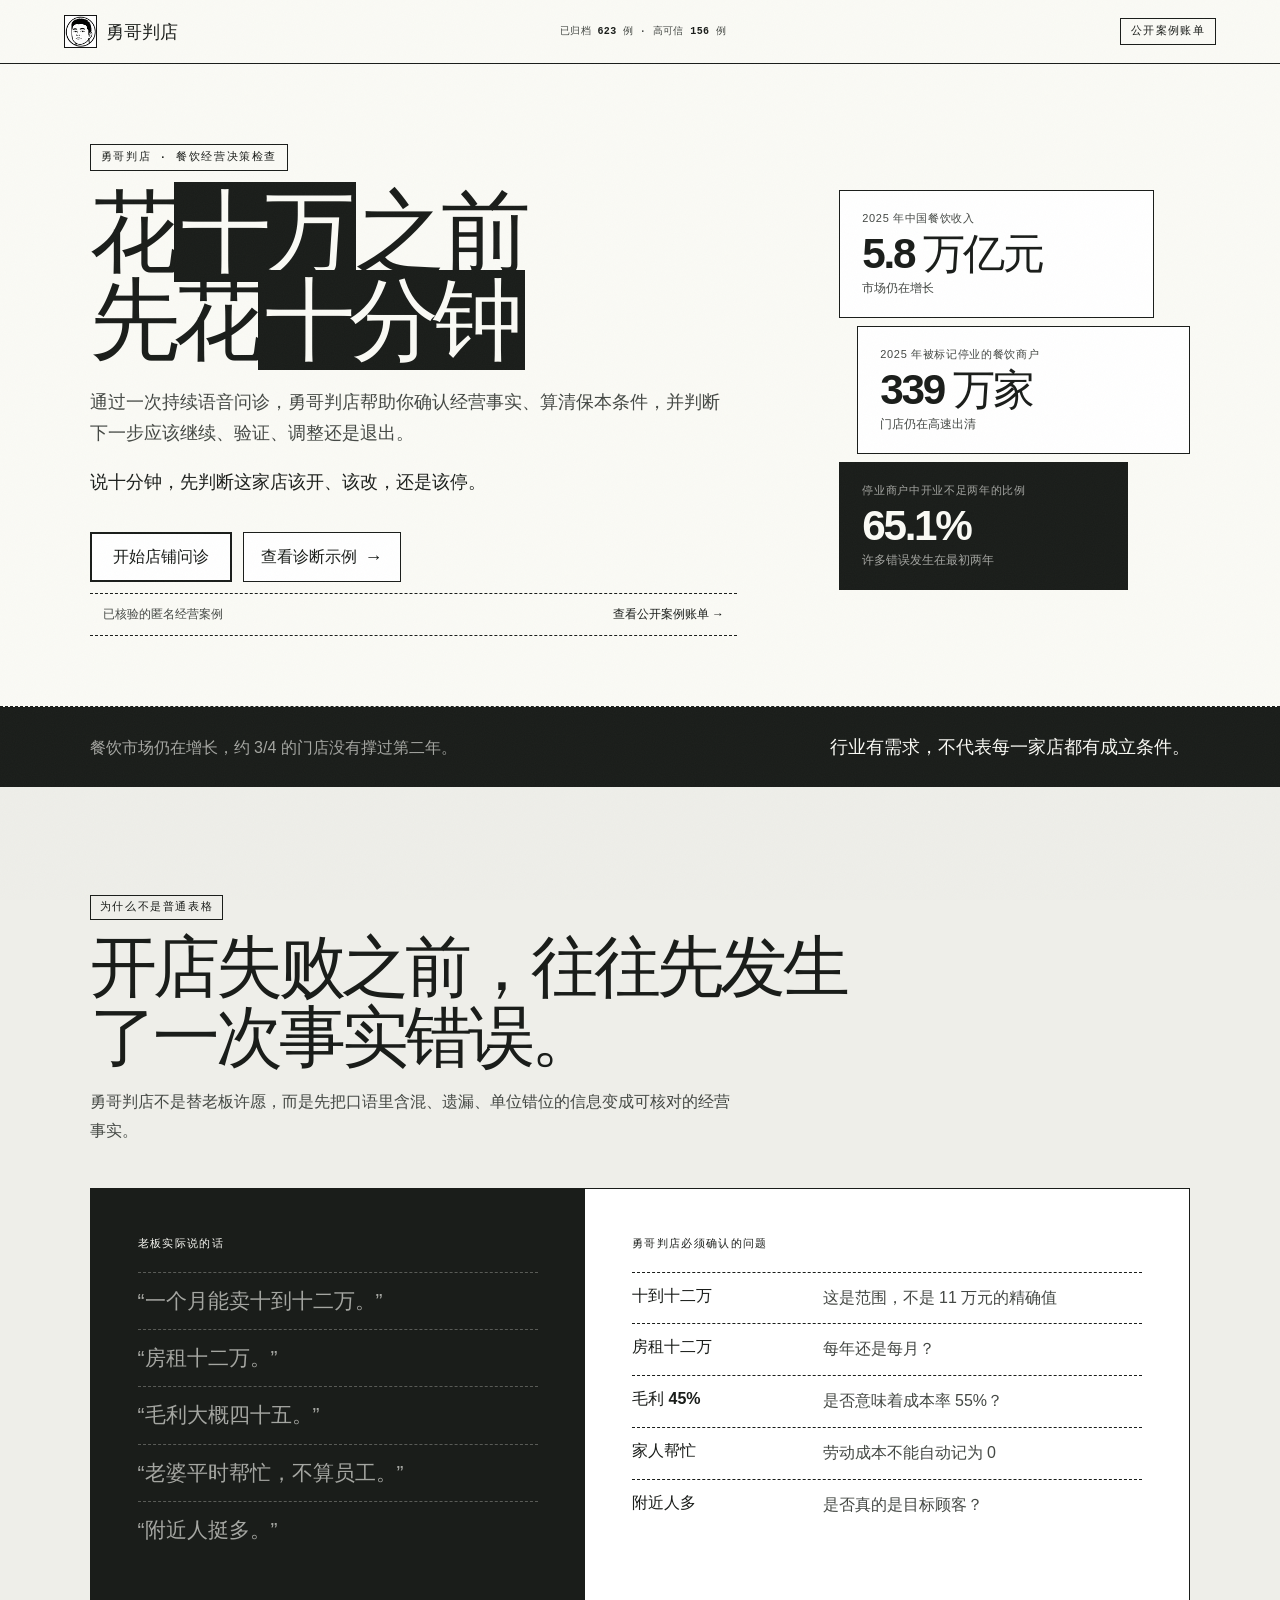
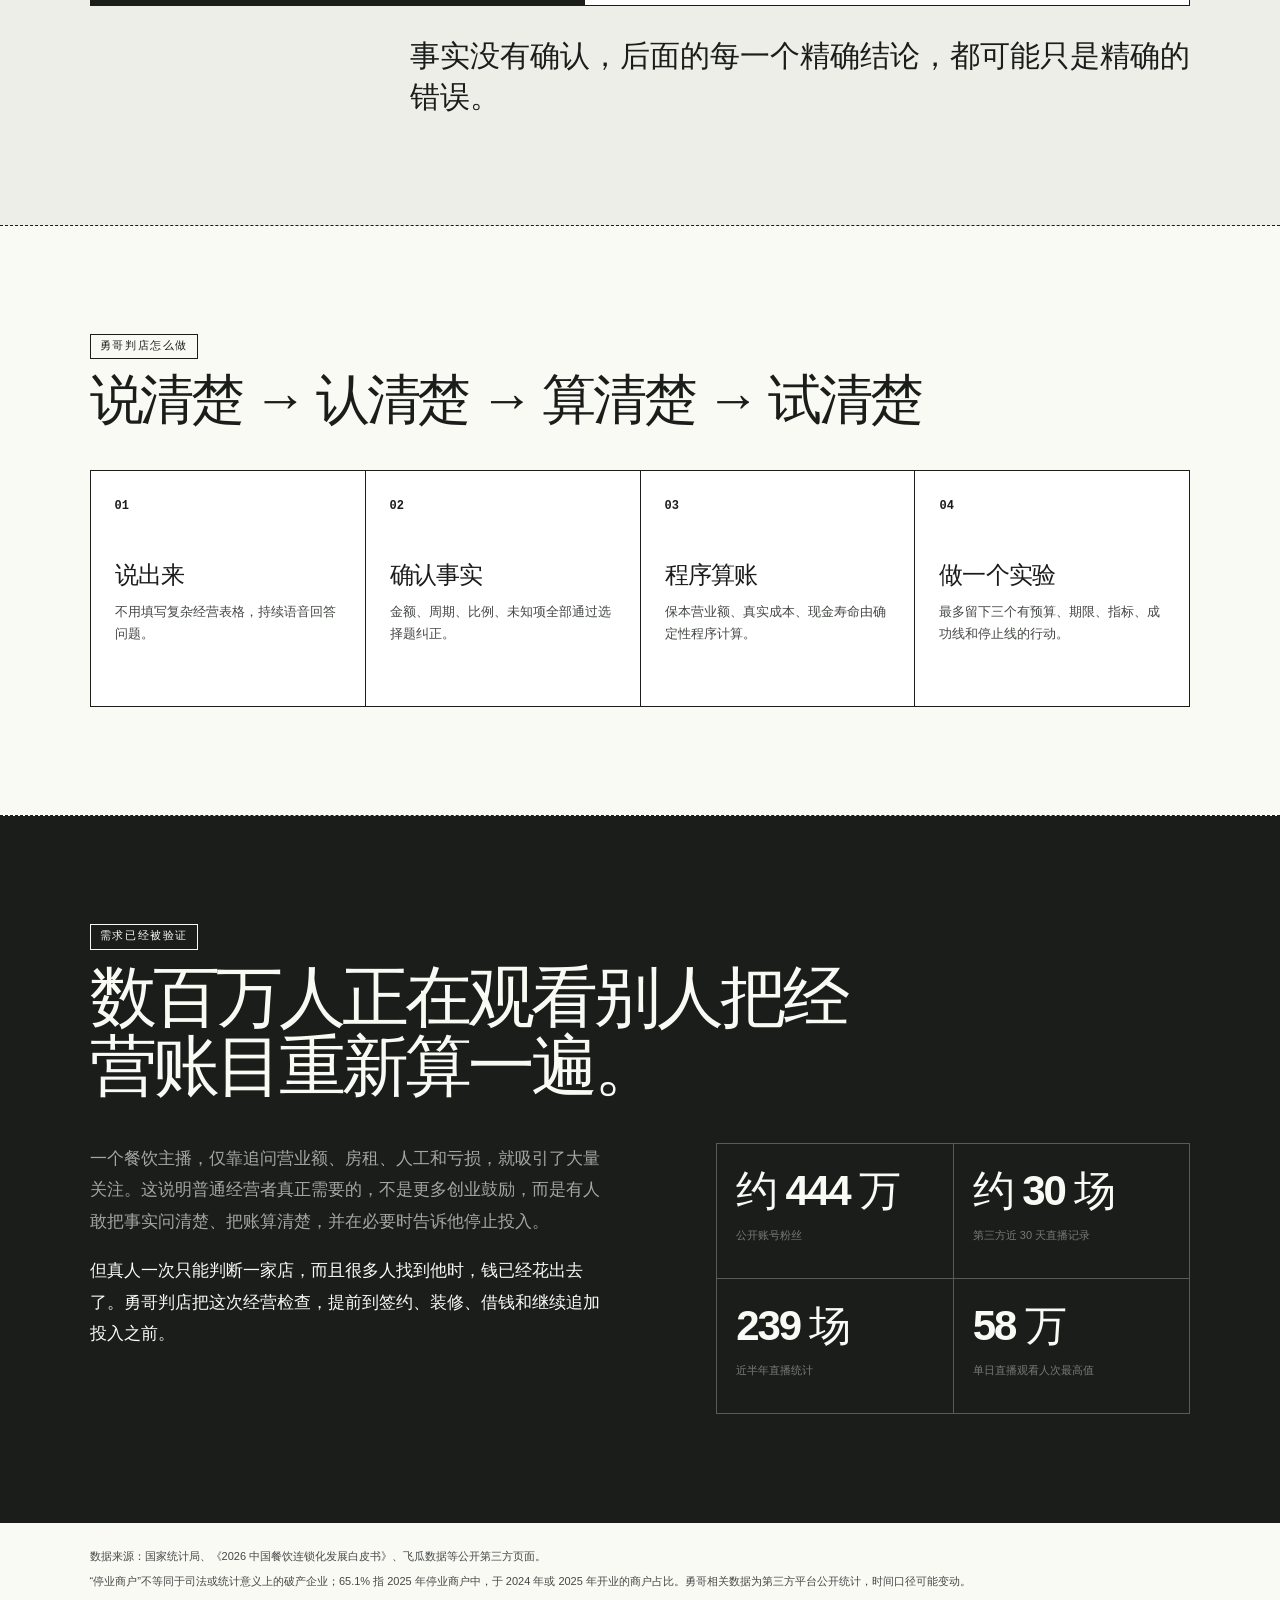
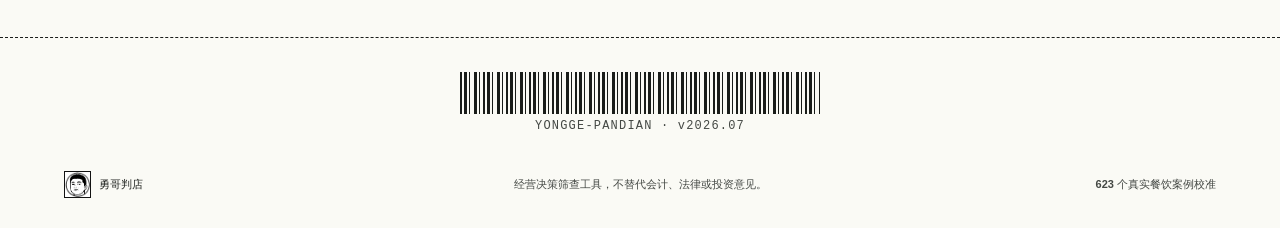
==== commit f5113620: "feat: restore signature experience and case sharing" ====
--- a/index.html
+++ b/index.html
@@ -14,8 +14,8 @@
       <img class="brand-logo" src="icon.jpeg" alt="">
       <span>勇哥判店</span>
     </a>
-    <a class="topbar-ranking" href="/ranking.html">店铺排行榜</a>
-    <span class="topbar-stat" hidden>整理 <b id="headerTitles">623</b> 个公开餐饮案例，筛选 <b id="headerTranscripts">156</b> 份高可信案例提取判断维度</span>
+    <span class="topbar-stat">已归档 <b id="headerTitles">623</b> 例 · 高可信 <b id="headerTranscripts">156</b> 例</span>
+    <a class="topbar-ranking" href="/ranking.html">公开案例账单</a>
   </header>
 
   <main id="top">
@@ -28,6 +28,7 @@
         <div class="hero-actions">
           <a class="primary-button" href="#judge" data-testid="hero-start">开始店铺问诊</a>
           <a class="demo-button" href="/demo" data-testid="hero-demo">查看诊断示例 <span>→</span></a>
+          <a class="ranking-button" href="/ranking.html" data-testid="hero-ranking"><span>已核验的匿名经营案例</span><b>查看公开案例账单 →</b></a>
         </div>
       </div>
       <aside class="market-signal" aria-label="餐饮行业风险信号">
@@ -269,8 +270,11 @@
 
         <section class="flow-card flow-panel analysis-panel" id="analysisPanel" data-panel="result" hidden data-testid="analysis-step">
           <div id="analysisProgress" data-testid="analysis-progress">
-            <span class="brand-mark analysis-mark" aria-hidden="true">判</span>
-            <b id="analysisPercent" hidden>0%</b>
+            <div class="analysis-media" aria-hidden="true">
+              <video class="analysis-loading" src="loading.mp4" autoplay loop muted playsinline></video>
+              <span class="brand-mark analysis-mark">判</span>
+            </div>
+            <b id="analysisPercent">0%</b>
             <span class="section-kicker">正在后台分析</span>
             <h3 id="analysisTitle">先按勇哥框架算账</h3>
             <p id="analysisStatus">正在检查单位经济、现金寿命和第一断点…</p>
@@ -330,7 +334,7 @@
               <p>下面是已核验的匿名案例。点开任意一张，就是这家店完整的分析结果页——含判断依据、下一步方案与被淘汰的理由。</p>
             </div>
             <div class="ranking-list" id="resultRankingList" aria-live="polite"><p>正在载入案例…</p></div>
-            <a class="result-leaderboard-more" href="/ranking.html">查看完整排行榜 →</a>
+            <a class="result-leaderboard-more" href="/ranking/">查看完整排行榜 →</a>
           </section>
         </section>
       </div>
@@ -362,9 +366,20 @@
     <div class="case-detail-bar"><span class="section-kicker" id="caseDetailKicker">案例分析结果</span><button class="dialog-close" id="closeCaseDetail" type="button" aria-label="关闭案例详情">×</button></div>
     <div class="case-detail-body" id="caseDetailBody"></div>
   </dialog>
+  <dialog class="share-receipt-dialog" id="shareReceiptDialog" aria-labelledby="shareReceiptTitle">
+    <div class="case-detail-bar share-receipt-bar">
+      <span class="section-kicker" id="shareReceiptTitle">匿名经营判断票</span>
+      <button class="dialog-close" id="closeShareReceipt" type="button" aria-label="关闭分享票">×</button>
+    </div>
+    <div class="share-receipt-body" id="shareReceiptBody"></div>
+    <div class="share-receipt-controls">
+      <button class="secondary-button" id="copyShareLink" type="button">复制链接</button>
+      <button class="primary-button" id="printShareReceipt" type="button">打印这张票</button>
+    </div>
+  </dialog>
 
   <script src="fact-store.js"></script>
   <script src="decision-engine.js"></script>
-  <script src="app.js?v=thermal-receipt-1"></script>
+  <script src="app.js?v=thermal-receipt-2"></script>
 </body>
 </html>
--- a/styles.css
+++ b/styles.css
@@ -125,6 +125,11 @@
 .demo-button span { color: var(--ink); font-size: 18px; }
 .demo-button:hover { color: var(--paper); background: var(--ink); }
 .demo-button:hover span { color: var(--paper); }
+.ranking-button { width: 100%; min-height: 43px; padding: 10px 13px; display: flex; align-items: center; justify-content: space-between; gap: 14px; color: var(--ink); background: transparent; border-top: 1px dashed var(--ink); border-bottom: 1px dashed var(--ink); font-size: 12px; text-decoration: none; }
+.ranking-button span { color: var(--muted); }
+.ranking-button b { font-size: 12px; }
+.ranking-button:hover { color: var(--paper); background: var(--ink); border-style: solid; }
+.ranking-button:hover span { color: var(--paper-dim); }
 
 .market-signal { display: grid; gap: 8px; align-self: stretch; align-content: center; }
 .market-card { padding: 20px 22px; border: 1px solid var(--ink); background: var(--white); }
@@ -396,7 +401,11 @@
 
 .analysis-panel { min-height: 570px; }
 #analysisProgress { padding: 40px 0 10px; text-align: center; }
-.analysis-mark { width: 72px; height: 72px; margin: 0 auto 22px; display: grid; place-items: center; font-size: 34px; animation: pulse 1.2s infinite; }
+.analysis-media { width: min(258px, 64vw); height: 122px; margin: 0 auto 17px; position: relative; overflow: hidden; color: var(--paper); background: var(--ink); border: 1px solid var(--ink); }
+.analysis-media::after { content: ""; position: absolute; inset: 0; pointer-events: none; opacity: .28; background: repeating-linear-gradient(0deg, transparent 0, transparent 4px, rgba(250,250,245,.35) 4px, rgba(250,250,245,.35) 5px); }
+.analysis-loading { width: 100%; height: 100%; display: block; object-fit: cover; filter: grayscale(1) contrast(1.5) brightness(.68); }
+.analysis-media .analysis-mark { width: 37px; height: 37px; margin: 0; position: absolute; right: 10px; bottom: 10px; z-index: 1; display: grid; place-items: center; color: var(--ink); background: var(--paper); border-color: var(--paper); font-size: 21px; animation: pulse 1.2s infinite; }
+#analysisPercent { display: block; margin: 0 0 8px; color: var(--ink); font: 900 clamp(30px, 5vw, 44px)/1 ui-monospace, SFMono-Regular, Menlo, monospace; letter-spacing: -.08em; }
 #analysisProgress h3 { margin: 12px 0 8px; font-size: clamp(28px, 4vw, 42px); }
 #analysisProgress > p { color: var(--muted); }
 .analysis-track { max-width: 560px; height: 8px; margin: 25px auto; background: var(--thermal-gray); border: 1px solid var(--ink); overflow: hidden; }
@@ -460,6 +469,49 @@
 .rejected p { margin-bottom: 0; color: var(--muted); line-height: 1.6; }
 .result-actions { margin-top: 25px; display: flex; justify-content: space-between; gap: 10px; }
 
+.share-receipt-dialog { width: min(448px, calc(100vw - 24px)); max-height: min(860px, calc(100vh - 24px)); padding: 0; color: var(--ink); background: var(--paper); border: 2px solid var(--ink); }
+.share-receipt-dialog::backdrop { background: rgba(26, 29, 26, .72); }
+.share-receipt-bar { position: sticky; top: 0; z-index: 2; }
+.share-receipt-body { background: var(--paper); }
+.share-receipt { padding: 22px; }
+.share-receipt-meta { padding-bottom: 11px; display: flex; justify-content: space-between; gap: 12px; color: var(--muted); border-bottom: 1px dashed var(--ink); font: 750 10px/1.3 ui-monospace, SFMono-Regular, Menlo, monospace; letter-spacing: .08em; }
+.share-receipt-decision { margin: 20px -22px 0; padding: 24px 22px; color: var(--paper); background: var(--ink); }
+.share-receipt-decision span { font: 800 11px ui-monospace, SFMono-Regular, Menlo, monospace; letter-spacing: .08em; }
+.share-receipt-decision h2 { margin: 14px 0 8px; font-size: 30px; letter-spacing: -.055em; }
+.share-receipt-decision p { margin: 0; color: var(--paper-dim); font-size: 13px; line-height: 1.65; }
+.share-receipt-section { padding: 18px 0; border-bottom: 1px dashed var(--ink); }
+.share-receipt-section b { font-size: 12px; }
+.share-receipt-section p { margin: 7px 0 0; color: var(--muted); font-size: 11px; line-height: 1.6; }
+.share-receipt-signals { display: grid; grid-template-columns: 1fr 1fr; gap: 1px; margin: 18px 0; background: var(--ink); border: 1px solid var(--ink); }
+.share-receipt-signals div { min-height: 62px; padding: 10px; background: var(--white); }
+.share-receipt-signals span, .share-receipt-signals b { display: block; }
+.share-receipt-signals span { color: var(--muted); font-size: 10px; }
+.share-receipt-signals b { margin-top: 5px; font-size: 12px; overflow-wrap: anywhere; }
+.share-receipt-plans { border-top: 1px dashed var(--ink); }
+.share-receipt-plans > div { padding: 14px 0; border-bottom: 1px dashed var(--ink); }
+.share-receipt-plans span, .share-receipt-plans b { display: block; }
+.share-receipt-plans span { color: var(--muted); font: 700 10px ui-monospace, SFMono-Regular, Menlo, monospace; }
+.share-receipt-plans b { margin-top: 5px; font-size: 14px; }
+.share-receipt-plans p { margin: 6px 0 0; color: var(--muted); font-size: 11px; line-height: 1.55; }
+.share-receipt-qr { margin: 22px auto 8px; display: grid; justify-items: center; color: var(--ink); text-align: center; text-decoration: none; }
+.share-receipt-qr img { width: 174px; height: 174px; display: block; padding: 8px; image-rendering: pixelated; background: var(--white); border: 1px solid var(--ink); }
+.share-receipt-qr span { margin-top: 9px; font-weight: 800; font-size: 12px; }
+.share-receipt-link { display: block; overflow-wrap: anywhere; color: var(--muted); font: 10px/1.5 ui-monospace, SFMono-Regular, Menlo, monospace; text-align: center; }
+.share-receipt-controls { padding: 15px; display: grid; grid-template-columns: 1fr 1fr; gap: 8px; background: var(--container); border-top: 1px dashed var(--ink); }
+.share-receipt-controls button { min-height: 44px; }
+
+.public-case-heading { margin-bottom: 17px; padding-bottom: 17px; border-bottom: 1px dashed var(--ink); }
+.public-case-heading p { max-width: 700px; margin: 9px 0 0; color: var(--muted); font-size: 12px; line-height: 1.65; }
+.public-case-score { min-height: 72px; padding: 14px 18px; display: flex; align-items: center; justify-content: space-between; gap: 16px; color: var(--ink); background: var(--white); border: 1px solid var(--ink); border-top: 0; }
+.public-case-score span { color: var(--muted); font-size: 11px; }
+.public-case-score b { margin-left: auto; font-size: 24px; }
+.public-case-actions a { display: inline-flex; align-items: center; justify-content: center; text-decoration: none; }
+.public-case-missing { max-width: 640px; padding: 35px; color: var(--paper); background: var(--ink); }
+.public-case-missing h2 { margin: 16px 0 10px; font-size: 32px; letter-spacing: -.05em; }
+.public-case-missing p { margin: 0; color: var(--paper-dim); line-height: 1.7; }
+.public-case-missing .result-actions { justify-content: flex-start; }
+.public-case-missing .primary-button { color: var(--ink); background: var(--paper); }
+
 footer { padding: 34px clamp(20px, 5vw, 72px) 25px; display: grid; grid-template-columns: 1fr auto 1fr; gap: 20px; align-items: center; background: var(--paper); border-top: 1px dashed var(--ink); color: var(--muted); font-size: 11px; }
 footer > div { display: flex; align-items: center; gap: 8px; color: var(--ink); }
 footer > span { text-align: right; }
@@ -515,6 +567,10 @@
   .question-stage h3 { font-size: 37px; }
   .interview-controls, .result-actions { flex-direction: column; }
   .interview-controls button, .result-actions button { width: 100%; }
+  .share-receipt-controls { grid-template-columns: 1fr; }
+  .share-receipt-controls button { width: 100%; }
+  .public-case-score { align-items: flex-start; flex-direction: column; gap: 4px; }
+  .public-case-score b { margin-left: 0; }
   .plans-heading { align-items: flex-start; flex-direction: column; }
   .plan-meta { grid-template-columns: 1fr; }
 }
@@ -522,7 +578,8 @@
 /* Current StoreValidator features added after the reference reskin.  These
    rules deliberately use the exact same receipt primitives above, so newer
    capabilities do not create a second visual language. */
-.topbar-stat { display: none; }
+.topbar-stat { margin-left: auto; margin-right: 12px; color: var(--muted); font: 700 10px/1.2 ui-monospace, SFMono-Regular, Menlo, monospace; letter-spacing: .04em; white-space: nowrap; }
+.topbar-stat b { color: var(--ink); }
 
 .map-picker { margin: 13px 0 0; overflow: hidden; background: var(--container); border: 1px solid var(--ink); }
 .map-picker-heading { min-height: 57px; padding: 10px 12px 10px 15px; display: flex; align-items: center; justify-content: space-between; gap: 12px; background: var(--container-high); border-bottom: 1px dashed var(--ink); }
@@ -545,6 +602,16 @@
 .analysis-failure h3 { margin: 9px 0; font-size: 25px; }
 .panel-demo-link { min-height: 50px; margin-top: 12px; padding: 0 20px; display: flex; align-items: center; justify-content: center; gap: 8px; color: var(--ink); background: var(--white); border: 1px dashed var(--ink); font-weight: 800; text-decoration: none; }
 .panel-demo-link:hover { color: var(--paper); background: var(--ink); }
+
+@media print {
+  body > * { display: none !important; }
+  body > dialog.share-receipt-dialog[open] { width: 80mm; max-width: none; min-height: 0; display: block !important; position: static; margin: 0; overflow: visible; color: #111; background: #fff; border: 0; box-shadow: none; }
+  .share-receipt-bar, .share-receipt-controls { display: none !important; }
+  .share-receipt { padding: 0; }
+  .share-receipt-decision { margin-right: 0; margin-left: 0; }
+  .share-receipt-qr img { width: 152px; height: 152px; }
+  @page { size: 80mm auto; margin: 6mm; }
+}
 
 /* Map-driven pre-open report. It remains an ordinary receipt/report, rather
    than borrowing the older blue/green dashboard visual. */
@@ -626,6 +693,7 @@
 .result-leaderboard-more { display: inline-block; margin-top: 22px; color: var(--ink); font-weight: 800; font-size: 13px; }
 
 @media (max-width: 820px) {
+  .topbar-stat { display: none; }
   .map-picker-heading, .map-picker-actions { align-items: flex-start; flex-direction: column; }
   .map-picker-relocate, .map-picker-actions .secondary-button { width: 100%; }
   .preopen-signal-row, .preopen-rank-reasons { grid-template-columns: 1fr; }
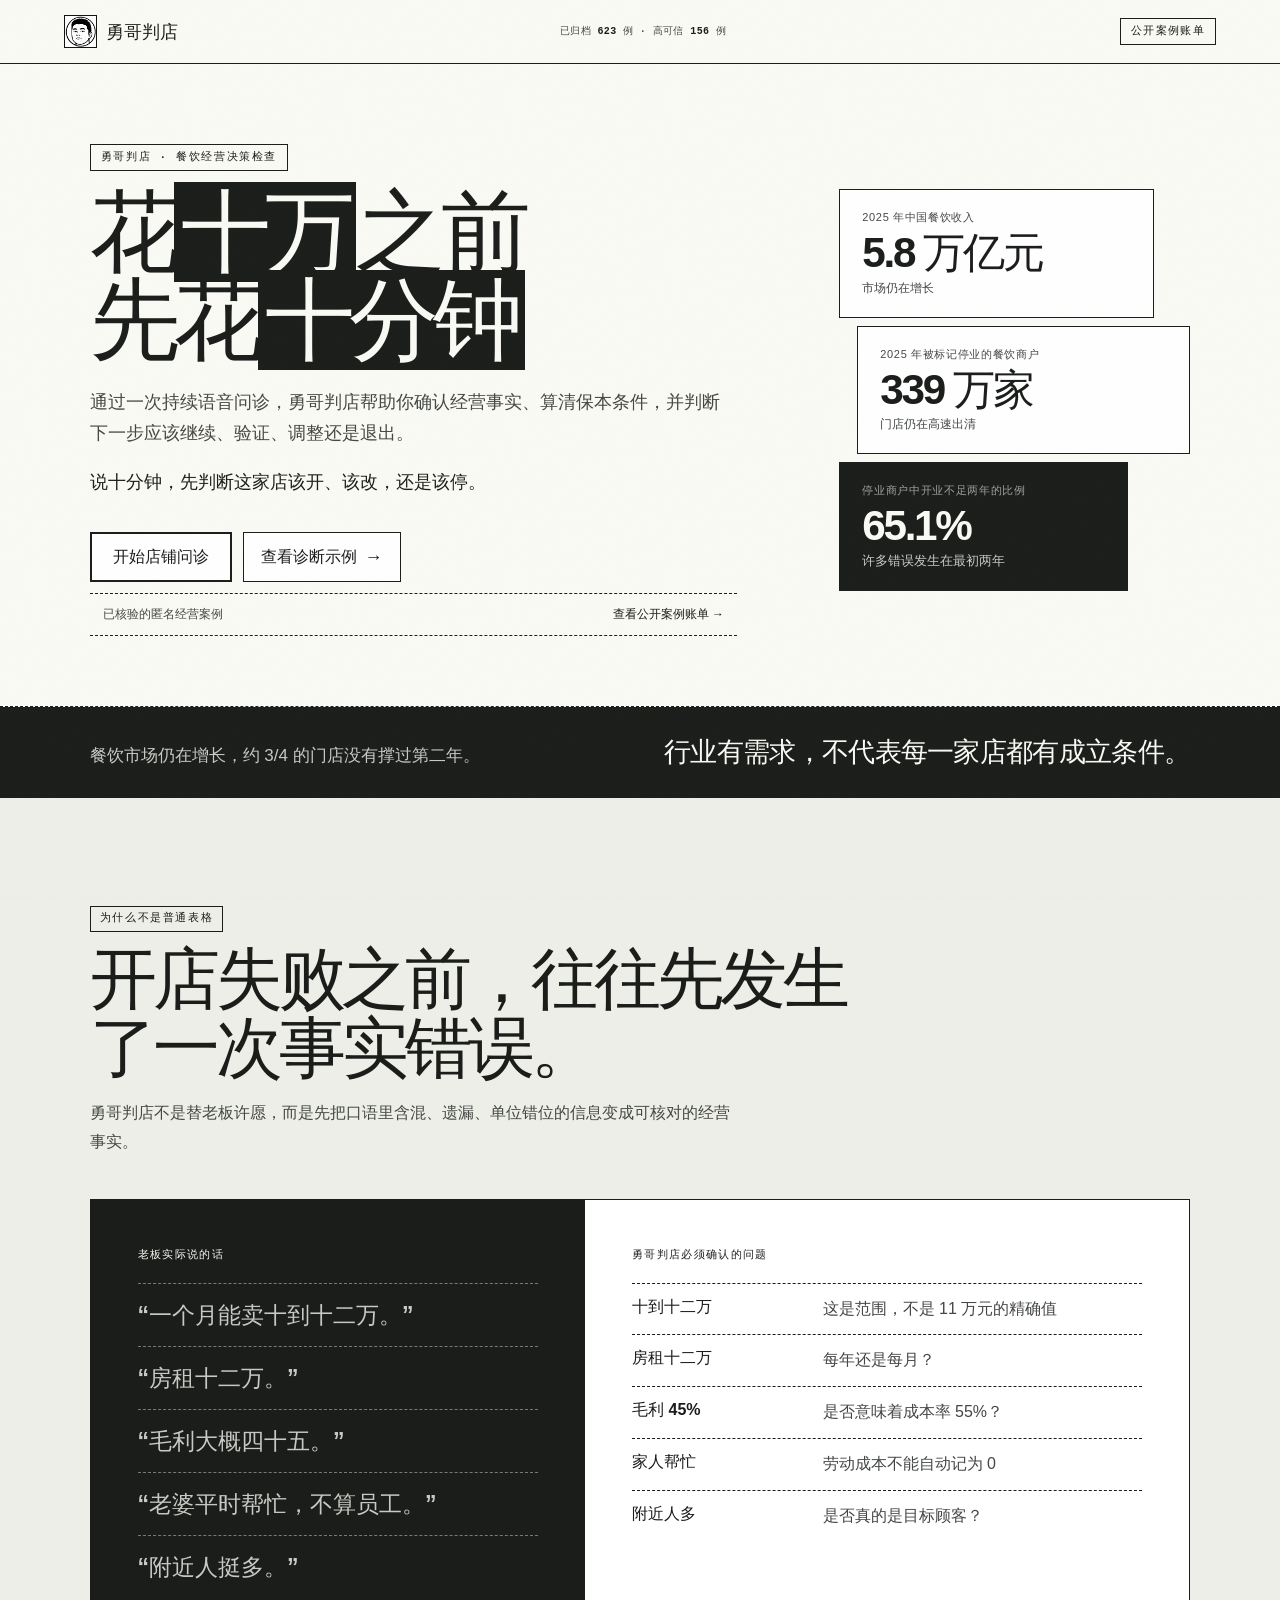
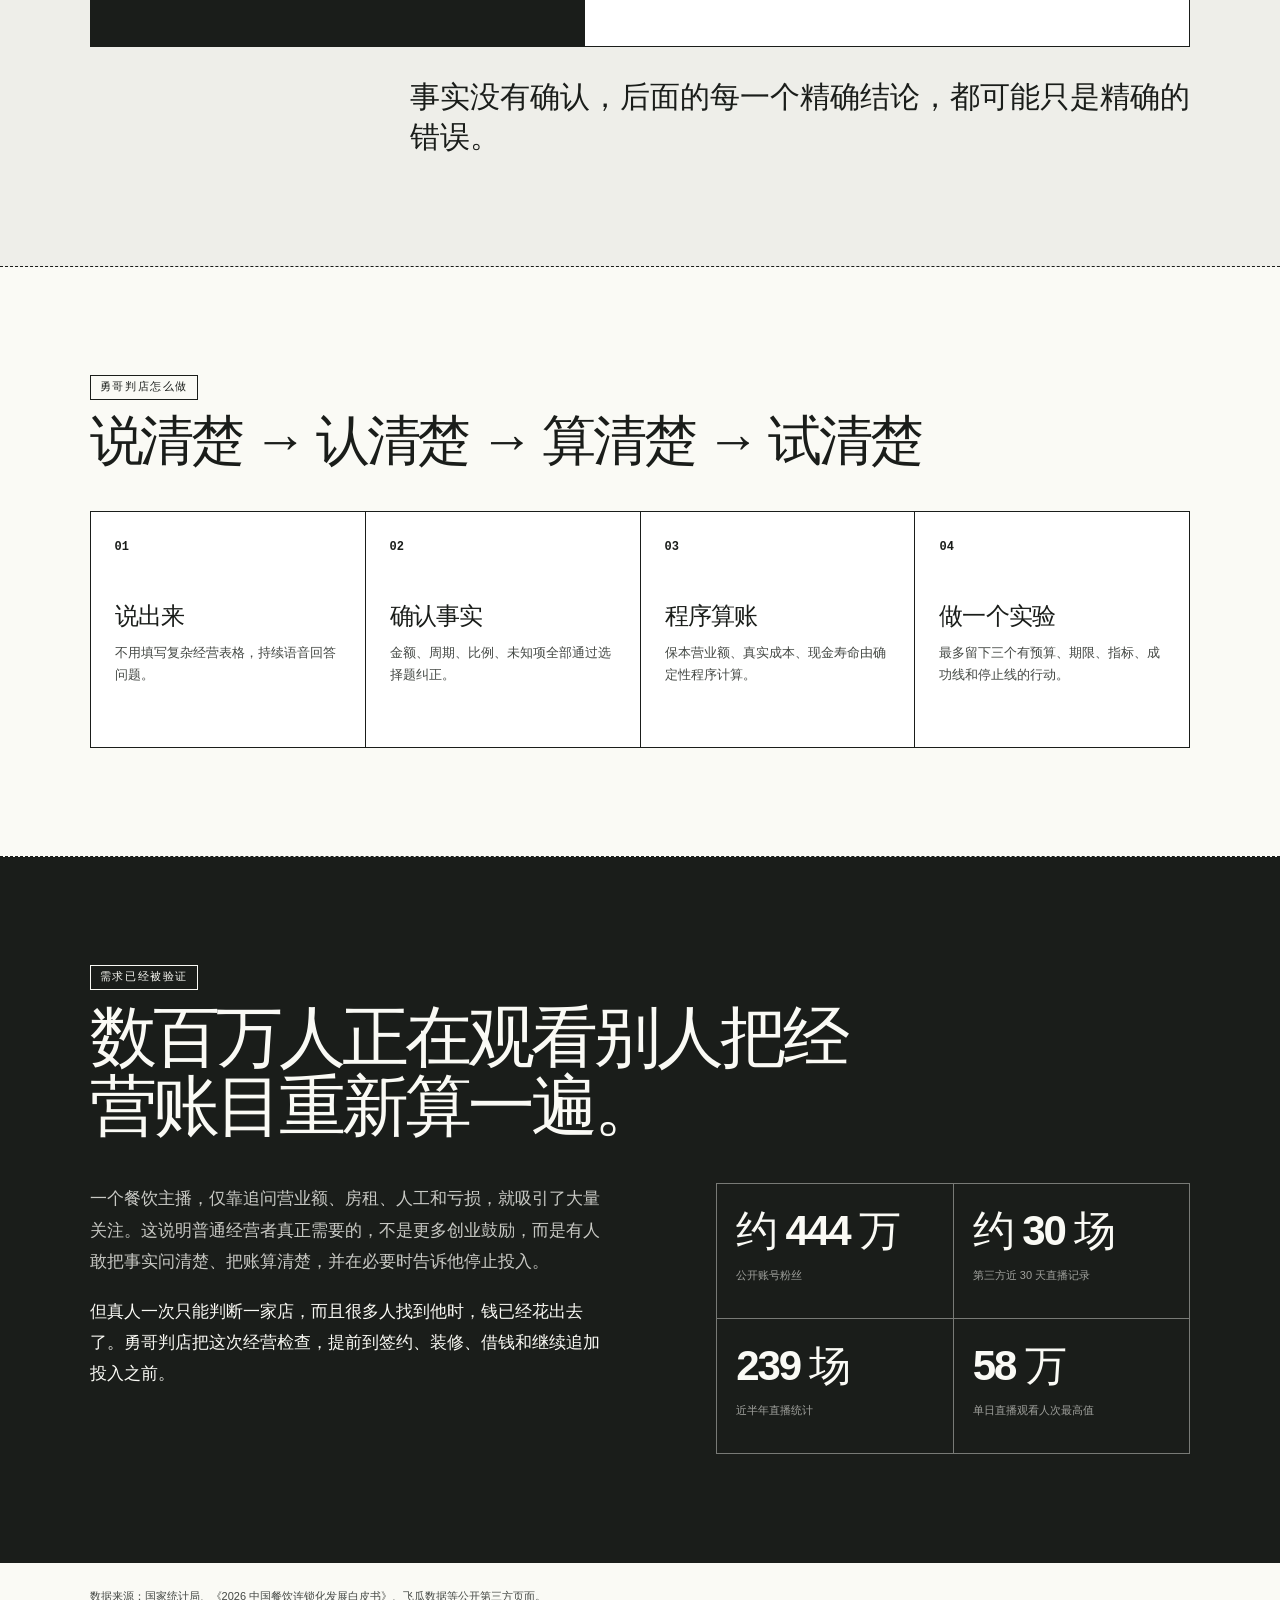
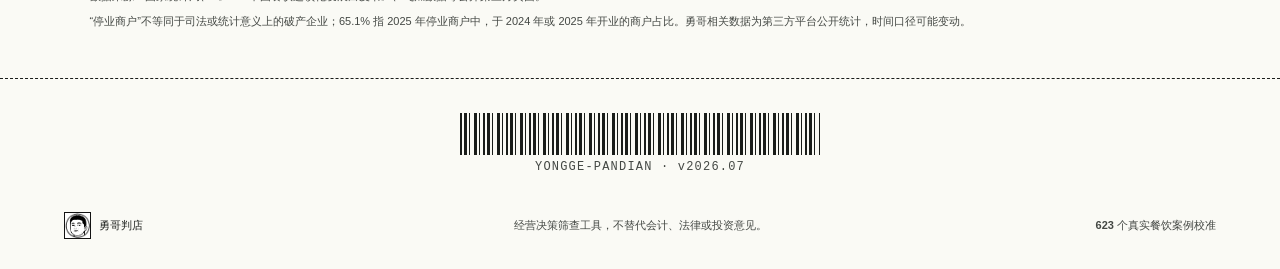
==== commit 9d4e4e77: "fix: improve shared routes and loading visibility" ====
--- a/index.html
+++ b/index.html
@@ -15,7 +15,7 @@
       <span>勇哥判店</span>
     </a>
     <span class="topbar-stat">已归档 <b id="headerTitles">623</b> 例 · 高可信 <b id="headerTranscripts">156</b> 例</span>
-    <a class="topbar-ranking" href="/ranking.html">公开案例账单</a>
+    <a class="topbar-ranking" href="/ranking/">公开案例账单</a>
   </header>
 
   <main id="top">
@@ -27,8 +27,8 @@
         <p class="hero-shortline">说十分钟，先判断这家店该开、该改，还是该停。</p>
         <div class="hero-actions">
           <a class="primary-button" href="#judge" data-testid="hero-start">开始店铺问诊</a>
-          <a class="demo-button" href="/demo" data-testid="hero-demo">查看诊断示例 <span>→</span></a>
-          <a class="ranking-button" href="/ranking.html" data-testid="hero-ranking"><span>已核验的匿名经营案例</span><b>查看公开案例账单 →</b></a>
+          <a class="demo-button" href="/demo/" data-testid="hero-demo">查看诊断示例 <span>→</span></a>
+          <a class="ranking-button" href="/ranking/" data-testid="hero-ranking"><span>已核验的匿名经营案例</span><b>查看公开案例账单 →</b></a>
         </div>
       </div>
       <aside class="market-signal" aria-label="餐饮行业风险信号">
--- a/styles.css
+++ b/styles.css
@@ -15,9 +15,9 @@
   --error: #BA1A1A;
   --line: #1A1D1A;
   --line-soft: #C5C7C2;
-  --paper-dim: rgba(250, 250, 245, .62);
-  --paper-faint: rgba(250, 250, 245, .42);
-  --paper-line: rgba(250, 250, 245, .28);
+  --paper-dim: rgba(250, 250, 245, .78);
+  --paper-faint: rgba(250, 250, 245, .60);
+  --paper-line: rgba(250, 250, 245, .42);
   font-family: Inter, ui-sans-serif, -apple-system, BlinkMacSystemFont, "Segoe UI", "PingFang SC", "Microsoft YaHei", sans-serif;
   color: var(--ink);
   background: var(--paper);
@@ -140,13 +140,14 @@
 .market-scale { margin-right: 36px; }
 .market-closure { margin-left: 18px; }
 .market-early { margin-right: 62px; color: var(--paper); background: var(--ink); border-color: var(--ink); }
-.market-early span, .market-early p { color: var(--paper-dim); }
+.market-early span { color: var(--paper-faint); }
+.market-early p { color: var(--paper-dim); font-size: 13px; font-weight: 650; }
 .market-early strong { color: var(--paper); }
 .market-arrow { margin: 2px 0 2px 18px; color: var(--muted); font-size: 11px; }
 
 .landing-conclusion { padding: 28px clamp(20px, 7vw, 108px); display: flex; align-items: baseline; justify-content: space-between; gap: 35px; color: var(--paper); background: var(--ink); }
-.landing-conclusion p { margin: 0; color: var(--paper-dim); }
-.landing-conclusion strong { max-width: 480px; font-size: 18px; }
+.landing-conclusion p { max-width: 590px; margin: 0; color: var(--paper-dim); font-size: 17px; line-height: 1.55; }
+.landing-conclusion strong { max-width: 530px; color: var(--paper); font-size: clamp(20px, 2.15vw, 27px); line-height: 1.3; letter-spacing: -.025em; }
 
 .landing-section { padding: 108px clamp(20px, 7vw, 108px); border-bottom: 1px dashed var(--ink); }
 .landing-section-heading { max-width: 790px; margin-bottom: 42px; }
@@ -160,7 +161,7 @@
 .actual-speech { color: var(--paper); background: var(--ink); }
 .actual-speech > span, .fact-checks > span { display: block; margin-bottom: 21px; font: 800 11px ui-monospace, monospace; letter-spacing: .12em; text-transform: uppercase; }
 .actual-speech > span { color: var(--paper); }
-.actual-speech blockquote { margin: 0; padding: 14px 0; color: var(--paper-dim); border-top: 1px dashed var(--paper-line); font-size: clamp(16px, 2vw, 21px); line-height: 1.35; }
+.actual-speech blockquote { margin: 0; padding: 15px 0; color: var(--paper-dim); border-top: 1px dashed var(--paper-line); font-size: clamp(18px, 2vw, 23px); font-weight: 570; line-height: 1.4; }
 .fact-checks { background: var(--white); }
 .fact-checks > span { color: var(--ink); }
 .fact-checks dl { margin: 0; }
@@ -172,7 +173,7 @@
 .yongge-section { color: var(--paper); background: var(--ink); }
 .yongge-section .section-kicker { color: var(--paper); }
 .yongge-grid { display: grid; grid-template-columns: 1.05fr .95fr; gap: clamp(35px, 8vw, 120px); align-items: start; }
-.yongge-copy { color: var(--paper-dim); font-size: 17px; line-height: 1.85; }
+.yongge-copy { color: var(--paper-dim); font-size: clamp(17px, 1.35vw, 20px); line-height: 1.82; }
 .yongge-copy p { margin: 0 0 18px; }
 .yongge-copy strong { color: var(--paper); }
 .yongge-keyline { color: var(--paper); }
@@ -399,11 +400,11 @@
   .review-submit-bar .primary-button { width: 100%; }
 }
 
-.analysis-panel { min-height: 570px; }
+.analysis-panel { min-height: 720px; }
 #analysisProgress { padding: 40px 0 10px; text-align: center; }
-.analysis-media { width: min(258px, 64vw); height: 122px; margin: 0 auto 17px; position: relative; overflow: hidden; color: var(--paper); background: var(--ink); border: 1px solid var(--ink); }
+.analysis-media { width: min(232px, 54vw); aspect-ratio: 480 / 854; margin: 0 auto 17px; position: relative; overflow: hidden; color: var(--paper); background: var(--ink); border: 1px solid var(--ink); }
 .analysis-media::after { content: ""; position: absolute; inset: 0; pointer-events: none; opacity: .28; background: repeating-linear-gradient(0deg, transparent 0, transparent 4px, rgba(250,250,245,.35) 4px, rgba(250,250,245,.35) 5px); }
-.analysis-loading { width: 100%; height: 100%; display: block; object-fit: cover; filter: grayscale(1) contrast(1.5) brightness(.68); }
+.analysis-loading { width: 100%; height: 100%; display: block; object-fit: contain; filter: grayscale(1) contrast(1.36) brightness(.82); }
 .analysis-media .analysis-mark { width: 37px; height: 37px; margin: 0; position: absolute; right: 10px; bottom: 10px; z-index: 1; display: grid; place-items: center; color: var(--ink); background: var(--paper); border-color: var(--paper); font-size: 21px; animation: pulse 1.2s infinite; }
 #analysisPercent { display: block; margin: 0 0 8px; color: var(--ink); font: 900 clamp(30px, 5vw, 44px)/1 ui-monospace, SFMono-Regular, Menlo, monospace; letter-spacing: -.08em; }
 #analysisProgress h3 { margin: 12px 0 8px; font-size: clamp(28px, 4vw, 42px); }
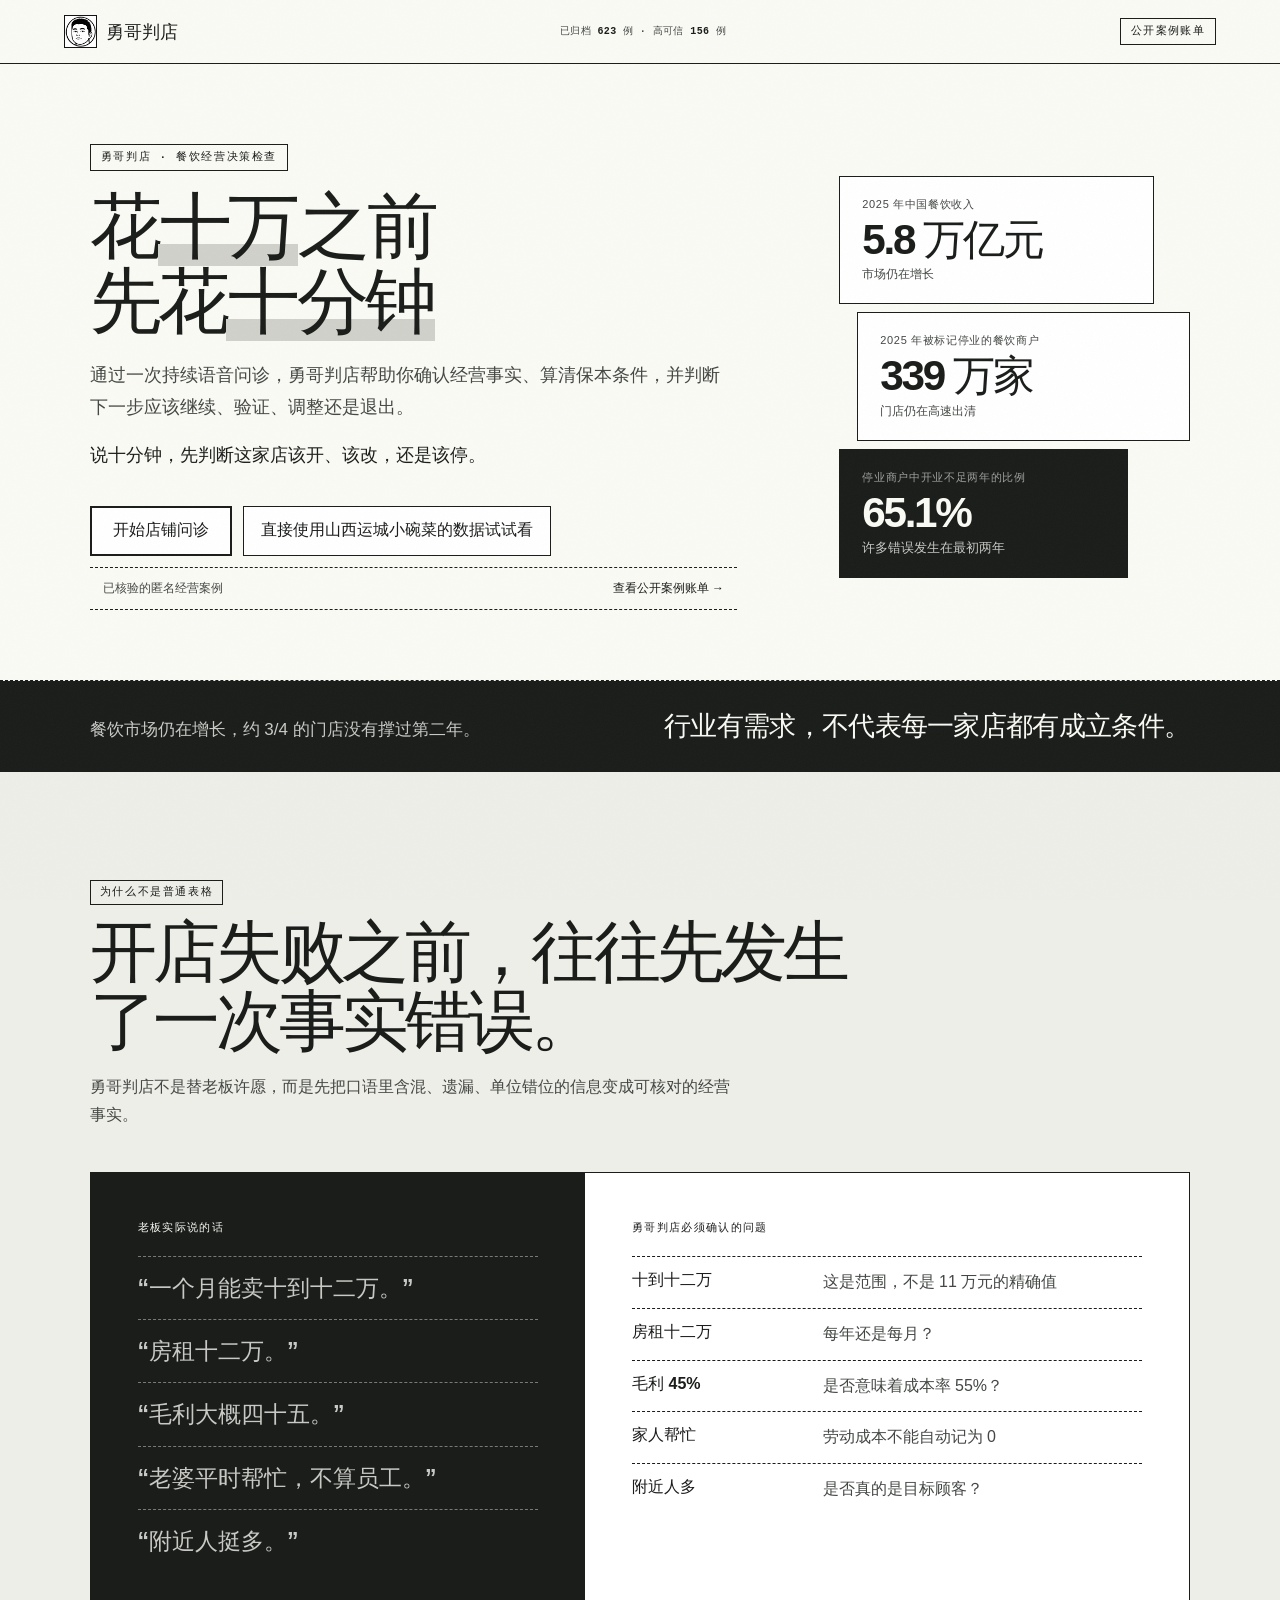
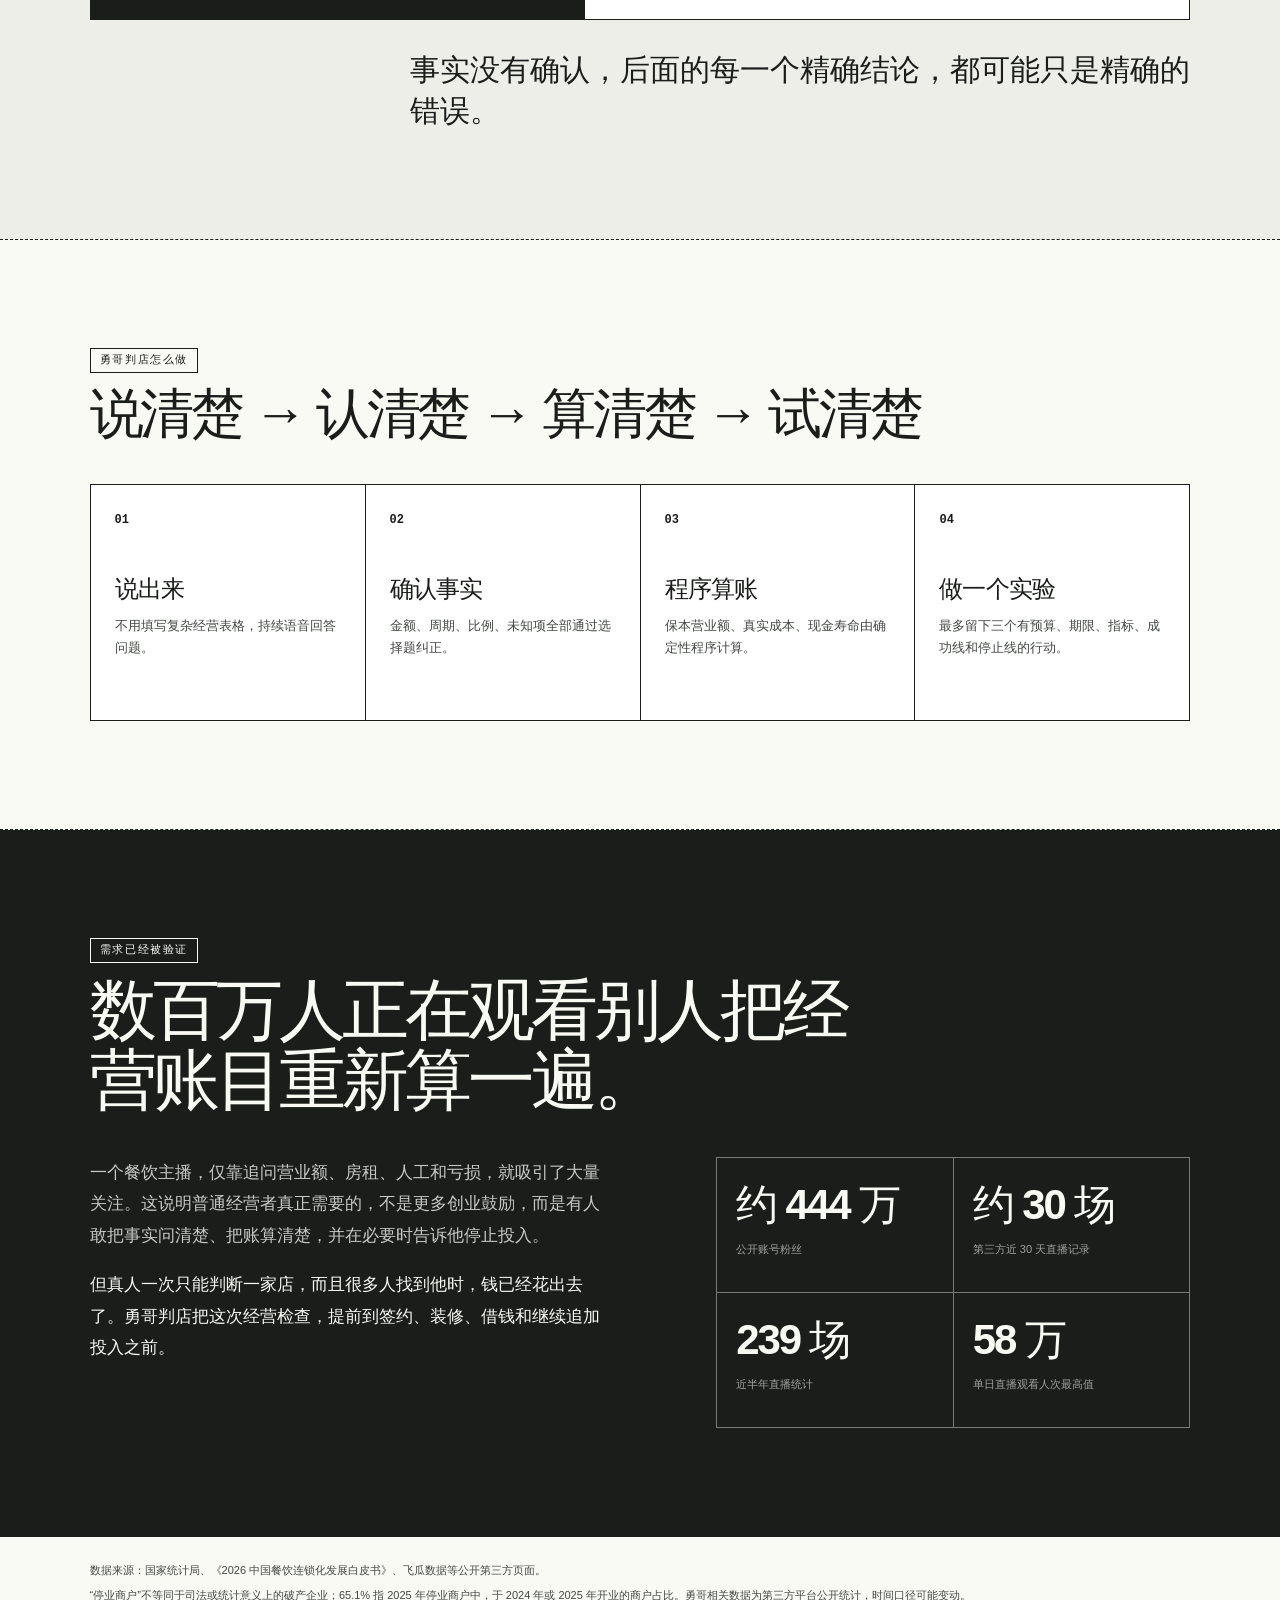
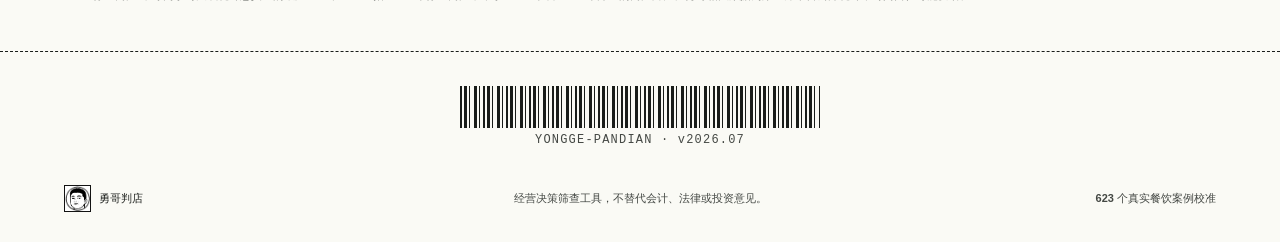
==== commit 28aef8b3: "fix: refine landing headline and demo CTA" ====
--- a/index.html
+++ b/index.html
@@ -5,17 +5,17 @@
   <meta name="viewport" content="width=device-width, initial-scale=1">
   <meta name="description" content="勇哥判店：先确认位置，用持续语音完成经营问诊，再从候选方案中选出可验证行动。">
   <title>勇哥判店 · 先判断，再投钱</title>
-  <link rel="icon" type="image/jpeg" href="icon.jpeg">
-  <link rel="stylesheet" href="styles.css">
+  <link rel="icon" type="image/jpeg" href="/icon.jpeg">
+  <link rel="stylesheet" href="/styles.css">
 </head>
 <body data-product-view="landing">
   <header class="topbar">
     <a class="brand" href="#top" aria-label="勇哥判店首页">
-      <img class="brand-logo" src="icon.jpeg" alt="">
+      <img class="brand-logo" src="/icon.jpeg" alt="">
       <span>勇哥判店</span>
     </a>
     <span class="topbar-stat">已归档 <b id="headerTitles">623</b> 例 · 高可信 <b id="headerTranscripts">156</b> 例</span>
-    <a class="topbar-ranking" href="/ranking/">公开案例账单</a>
+    <a class="topbar-ranking" href="/ranking">公开案例账单</a>
   </header>
 
   <main id="top">
@@ -27,8 +27,8 @@
         <p class="hero-shortline">说十分钟，先判断这家店该开、该改，还是该停。</p>
         <div class="hero-actions">
           <a class="primary-button" href="#judge" data-testid="hero-start">开始店铺问诊</a>
-          <a class="demo-button" href="/demo/" data-testid="hero-demo">查看诊断示例 <span>→</span></a>
-          <a class="ranking-button" href="/ranking/" data-testid="hero-ranking"><span>已核验的匿名经营案例</span><b>查看公开案例账单 →</b></a>
+          <a class="demo-button" href="/demo/" data-testid="hero-demo">直接使用山西运城小碗菜的数据试试看</a>
+          <a class="ranking-button" href="/ranking" data-testid="hero-ranking"><span>已核验的匿名经营案例</span><b>查看公开案例账单 →</b></a>
         </div>
       </div>
       <aside class="market-signal" aria-label="餐饮行业风险信号">
@@ -271,8 +271,7 @@
         <section class="flow-card flow-panel analysis-panel" id="analysisPanel" data-panel="result" hidden data-testid="analysis-step">
           <div id="analysisProgress" data-testid="analysis-progress">
             <div class="analysis-media" aria-hidden="true">
-              <video class="analysis-loading" src="loading.mp4" autoplay loop muted playsinline></video>
-              <span class="brand-mark analysis-mark">判</span>
+              <video class="analysis-loading" src="/loading.mp4" autoplay loop muted playsinline></video>
             </div>
             <b id="analysisPercent">0%</b>
             <span class="section-kicker">正在后台分析</span>
@@ -334,7 +333,7 @@
               <p>下面是已核验的匿名案例。点开任意一张，就是这家店完整的分析结果页——含判断依据、下一步方案与被淘汰的理由。</p>
             </div>
             <div class="ranking-list" id="resultRankingList" aria-live="polite"><p>正在载入案例…</p></div>
-            <a class="result-leaderboard-more" href="/ranking/">查看完整排行榜 →</a>
+            <a class="result-leaderboard-more" href="/ranking">查看完整排行榜 →</a>
           </section>
         </section>
       </div>
@@ -348,7 +347,7 @@
 
   <footer data-landing>
     <div class="barcode-wrap" aria-hidden="true"><div class="barcode"></div><span>YONGGE-PANDIAN · v2026.07</span></div>
-    <div><img class="brand-logo small" src="icon.jpeg" alt=""><b>勇哥判店</b></div>
+    <div><img class="brand-logo small" src="/icon.jpeg" alt=""><b>勇哥判店</b></div>
     <p>经营决策筛查工具，不替代会计、法律或投资意见。</p>
     <span><b id="heroTitles">623</b> 个真实餐饮案例校准 <i hidden id="heroTranscripts">156</i></span>
   </footer>
@@ -378,8 +377,8 @@
     </div>
   </dialog>
 
-  <script src="fact-store.js"></script>
-  <script src="decision-engine.js"></script>
-  <script src="app.js?v=thermal-receipt-2"></script>
+  <script src="/fact-store.js"></script>
+  <script src="/decision-engine.js"></script>
+  <script src="/app.js?v=share-routes-1"></script>
 </body>
 </html>
--- a/styles.css
+++ b/styles.css
@@ -116,8 +116,11 @@
 }
 .eyebrow, .section-kicker { color: var(--ink); font: 750 11px/1.2 ui-monospace, SFMono-Regular, Menlo, monospace; letter-spacing: .15em; text-transform: uppercase; }
 .eyebrow { display: inline-block; padding: 6px 10px; border: 1px solid var(--ink); }
-.hero h1 { max-width: 850px; margin: 18px 0 22px; font-size: clamp(55px, 7vw, 100px); line-height: .98; letter-spacing: -.065em; }
-.hero h1 em { padding: 0 .08em; color: var(--paper); background: var(--ink); font-style: normal; box-decoration-break: clone; -webkit-box-decoration-break: clone; }
+.hero h1 { max-width: 720px; margin: 18px 0 22px; font-size: clamp(50px, 5.6vw, 82px); line-height: 1.04; letter-spacing: -.05em; }
+/* The previous inverted blocks made the opening sentence read like a stack of
+   black slabs. Keep the two decision amounts distinct, but use a restrained
+   thermal-paper underline so the phrase remains legible at desktop scale. */
+.hero h1 em { padding: 0 .025em; color: var(--ink); background: linear-gradient(transparent 72%, var(--thermal-gray) 0); font-style: normal; box-decoration-break: clone; -webkit-box-decoration-break: clone; }
 .hero > div:first-child > p { max-width: 670px; margin: 0 0 34px; color: var(--muted); font-size: 18px; line-height: 1.75; }
 .hero-shortline { margin-top: -17px !important; color: var(--ink) !important; font-weight: 780; }
 .hero-actions { display: flex; flex-wrap: wrap; align-items: center; gap: 11px; }
@@ -405,7 +408,6 @@
 .analysis-media { width: min(232px, 54vw); aspect-ratio: 480 / 854; margin: 0 auto 17px; position: relative; overflow: hidden; color: var(--paper); background: var(--ink); border: 1px solid var(--ink); }
 .analysis-media::after { content: ""; position: absolute; inset: 0; pointer-events: none; opacity: .28; background: repeating-linear-gradient(0deg, transparent 0, transparent 4px, rgba(250,250,245,.35) 4px, rgba(250,250,245,.35) 5px); }
 .analysis-loading { width: 100%; height: 100%; display: block; object-fit: contain; filter: grayscale(1) contrast(1.36) brightness(.82); }
-.analysis-media .analysis-mark { width: 37px; height: 37px; margin: 0; position: absolute; right: 10px; bottom: 10px; z-index: 1; display: grid; place-items: center; color: var(--ink); background: var(--paper); border-color: var(--paper); font-size: 21px; animation: pulse 1.2s infinite; }
 #analysisPercent { display: block; margin: 0 0 8px; color: var(--ink); font: 900 clamp(30px, 5vw, 44px)/1 ui-monospace, SFMono-Regular, Menlo, monospace; letter-spacing: -.08em; }
 #analysisProgress h3 { margin: 12px 0 8px; font-size: clamp(28px, 4vw, 42px); }
 #analysisProgress > p { color: var(--muted); }
@@ -541,7 +543,7 @@
 @media (max-width: 580px) {
   .topbar-proof { max-width: 160px; text-align: right; }
   .hero { padding: 62px 18px 55px; }
-  .hero h1 { font-size: 52px; }
+  .hero h1 { font-size: 50px; }
   .market-scale, .market-closure, .market-early { margin-right: 0; margin-left: 0; }
   .landing-conclusion { align-items: flex-start; flex-direction: column; gap: 10px; }
   .landing-section { padding: 72px 18px; }
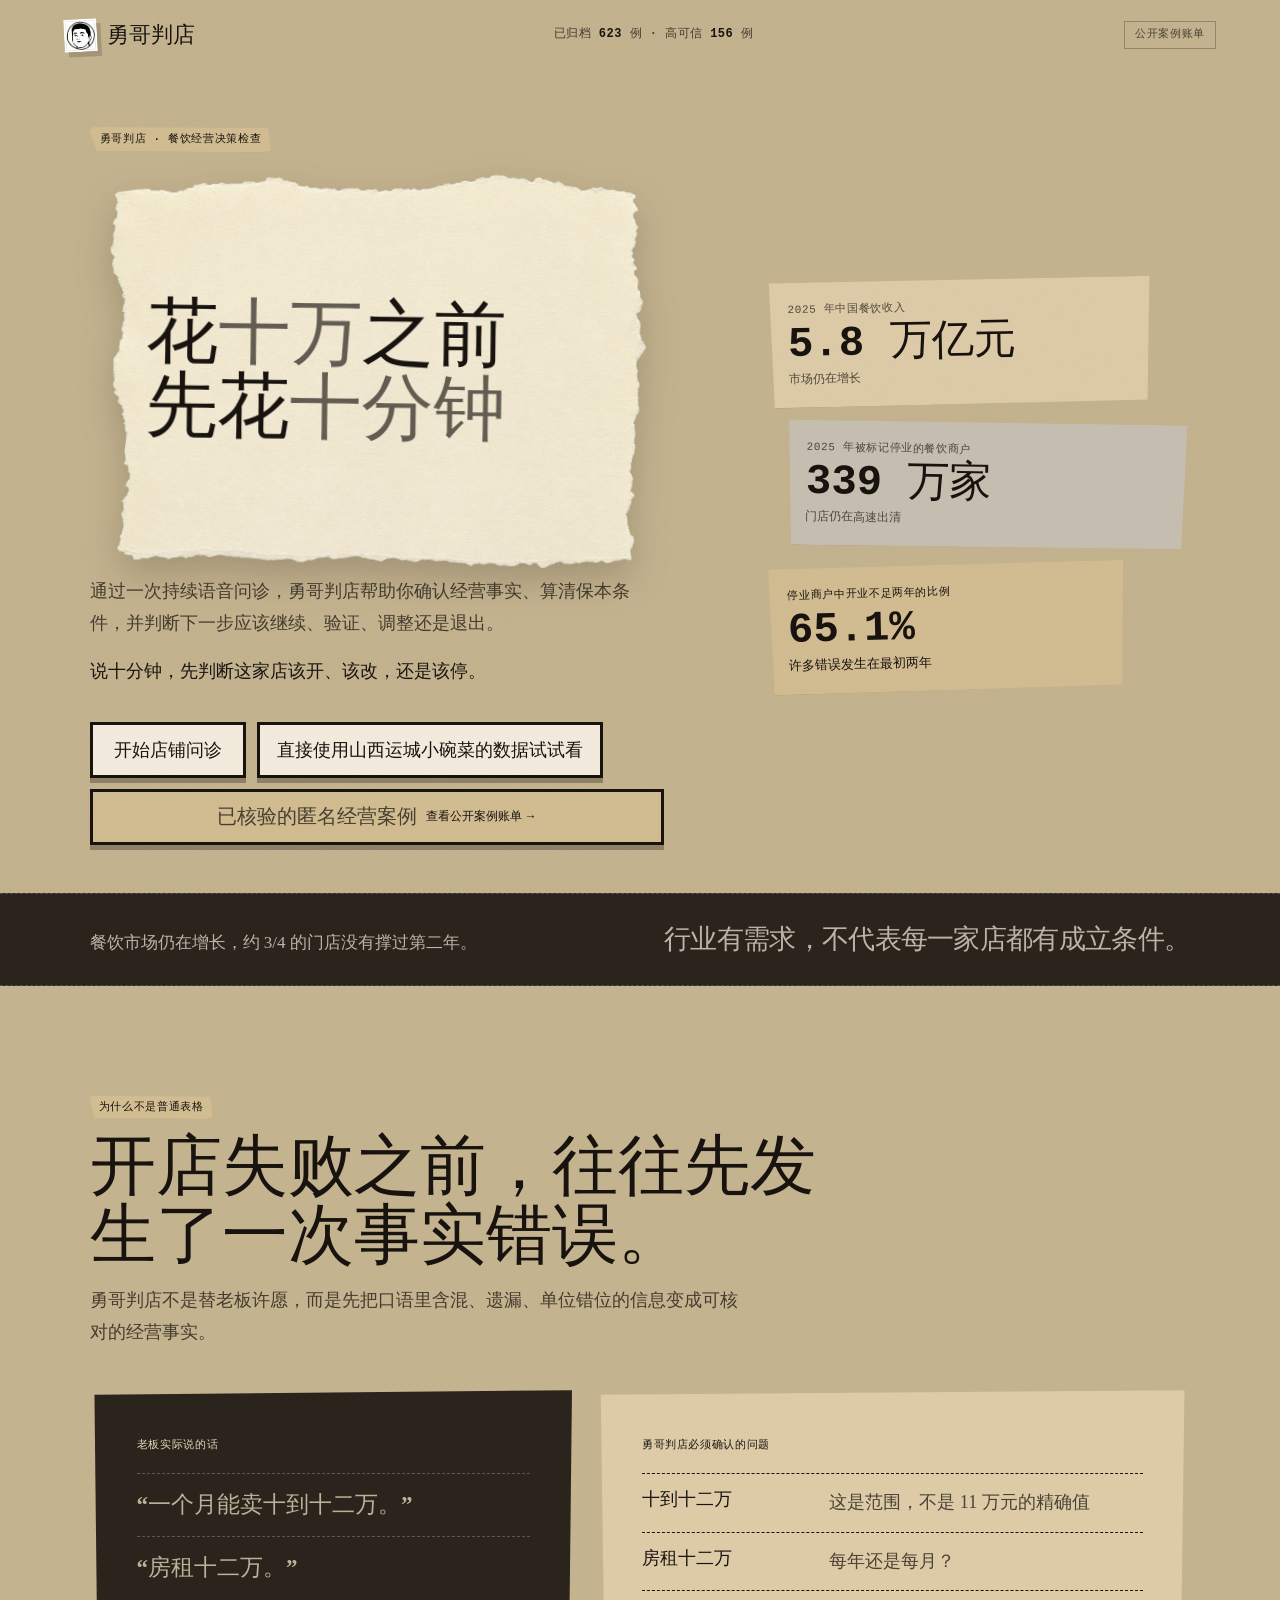
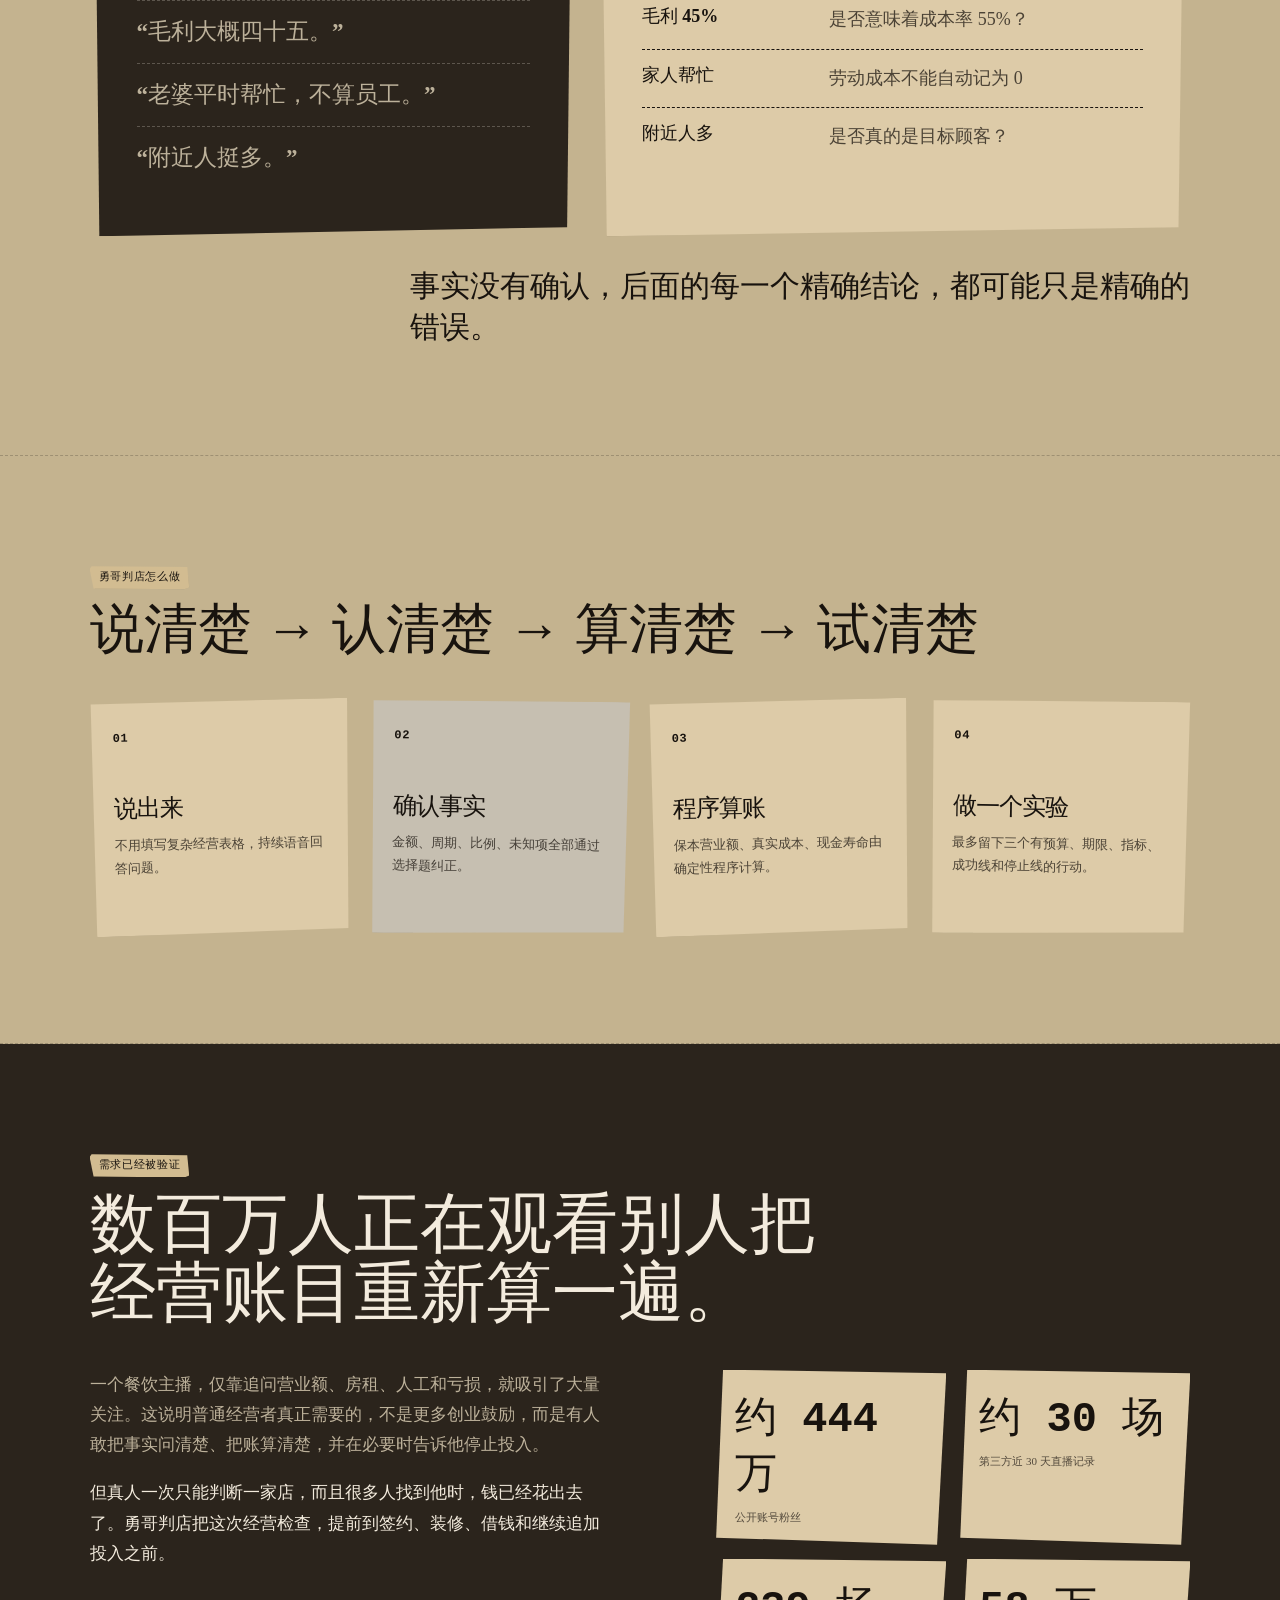
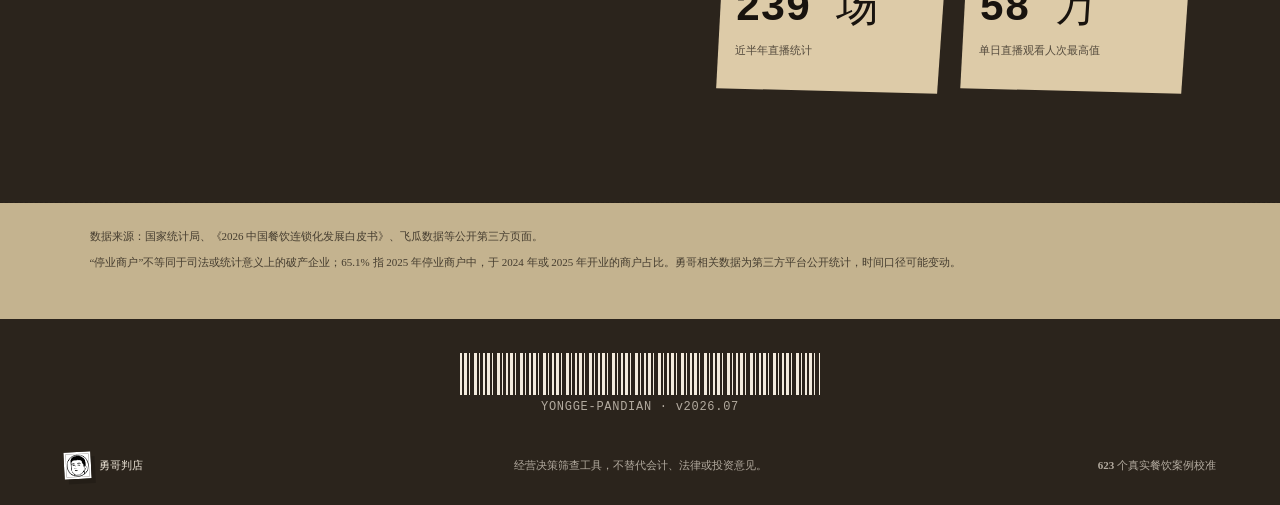
==== commit 108be839: "feat: replace Shop with StoreValidator experience" ====
--- a/index.html
+++ b/index.html
@@ -6,7 +6,7 @@
   <meta name="description" content="勇哥判店：先确认位置，用持续语音完成经营问诊，再从候选方案中选出可验证行动。">
   <title>勇哥判店 · 先判断，再投钱</title>
   <link rel="icon" type="image/jpeg" href="/icon.jpeg">
-  <link rel="stylesheet" href="/styles.css">
+  <link rel="stylesheet" href="/styles.css?v=receipt-sync-3">
 </head>
 <body data-product-view="landing">
   <header class="topbar">
@@ -22,7 +22,7 @@
     <section class="hero" data-landing>
       <div>
         <span class="eyebrow">勇哥判店 · 餐饮经营决策检查</span>
-        <h1>花<em>十万</em>之前<br>先花<em>十分钟</em></h1>
+        <h1 class="hero-title-note"><span>花<em>十万</em>之前<br>先花<em>十分钟</em></span></h1>
         <p>通过一次持续语音问诊，勇哥判店帮助你确认经营事实、算清保本条件，并判断下一步应该继续、验证、调整还是退出。</p>
         <p class="hero-shortline">说十分钟，先判断这家店该开、该改，还是该停。</p>
         <div class="hero-actions">
@@ -303,7 +303,7 @@
             </div>
             <div class="result-metrics" id="resultMetrics"></div>
             <div class="narrative" id="narrative"></div>
-            <details class="result-fact-evidence" id="resultFactEvidence" data-testid="result-fact-evidence">
+            <details class="result-fact-evidence taped-evidence-note" id="resultFactEvidence" data-testid="result-fact-evidence">
               <summary>查看事实与核验依据</summary>
               <div>
                 <span class="section-kicker">本次判断基于什么</span>
--- a/styles.css
+++ b/styles.css
@@ -705,3 +705,1326 @@
   .preopen-ranking-explanation { grid-template-columns: 1fr; }
   .preopen-ranking-explanation > small { grid-column: auto; }
 }
+
+
+/* ————————————————————————————————————————————————
+   Paper Ledger style override from stitch reference
+   ———————————————————————————————————————————————— */
+:root {
+  --ink: #18130E;
+  --paper: #E5D8BE;
+  --paper-warm: #DDCBA8;
+  --paper-soft: #F3EBDD;
+  --paper-note: #D2BC91;
+  --paper-blue: #C6BFB1;
+  --white: #F8F1E3;
+  --container: #D8C9AC;
+  --container-high: #CDBB96;
+  --thermal-gray: #877E6F;
+  --muted: rgba(24, 19, 14, .74);
+  --faint: rgba(24, 19, 14, .70);
+  --error: #8F3828;
+  --line: #18130E;
+  --line-soft: rgba(24, 19, 14, .27);
+  --paper-dim: rgba(229, 216, 190, .78);
+  --paper-faint: rgba(243, 235, 221, .68);
+  --paper-line: rgba(243, 235, 221, .30);
+  --green-dark: #3E4A35;
+  --ledger-bg: #C4B38F;
+  --ledger-deep: #2B241C;
+  --ledger-shadow: rgba(30, 22, 14, .28);
+  --font-hand: "Gaegu", "Microsoft YaHei", "PingFang SC", cursive;
+  --font-marker: "Permanent Marker", "Gaegu", "Microsoft YaHei", cursive;
+  --font-mono: "JetBrains Mono", ui-monospace, SFMono-Regular, Menlo, Consolas, monospace;
+  font-family: var(--font-hand);
+  color: var(--ink);
+  background: var(--ledger-bg);
+}
+
+html,
+body {
+  background: var(--ledger-bg);
+  overflow-x: hidden;
+}
+
+body {
+  color: var(--ink);
+  font-family: var(--font-hand);
+  font-size: 18px;
+}
+
+body::before {
+  opacity: .08;
+  mix-blend-mode: multiply;
+  background-image:
+    radial-gradient(circle at 18% 22%, rgba(255,255,255,.05) 0 1px, transparent 1px),
+    radial-gradient(circle at 82% 64%, rgba(0,0,0,.08) 0 1px, transparent 1px),
+    url("data:image/svg+xml,%3Csvg xmlns='http://www.w3.org/2000/svg' width='180' height='180'%3E%3Cfilter id='n'%3E%3CfeTurbulence type='fractalNoise' baseFrequency='.82' numOctaves='2'/%3E%3C/filter%3E%3Crect width='180' height='180' filter='url(%23n)' opacity='.5'/%3E%3C/svg%3E");
+}
+
+h1,
+h2,
+h3,
+h4,
+.brand,
+.primary-button,
+.secondary-button,
+.danger-button,
+.confirm-location,
+.demo-button,
+.location-button b,
+.plan-start,
+.plan-detail {
+  font-family: var(--font-hand);
+  letter-spacing: 0;
+}
+
+.eyebrow,
+.section-kicker,
+.topbar-ranking,
+.topbar-proof,
+.progress,
+.market-card span,
+.actual-speech > span,
+.fact-checks > span,
+.method-lanes b,
+.step-title > span,
+.interview-topline,
+.question-stage small,
+.plan-rank,
+.result-main span,
+.result-metrics span,
+.barcode-wrap span,
+.ranking-footer,
+.ranking-card section > b,
+.ranking-score span {
+  font-family: var(--font-mono);
+  letter-spacing: .06em;
+}
+
+.topbar {
+  min-height: 70px;
+  color: var(--ink);
+  background: var(--ledger-bg);
+  border-bottom: 0;
+}
+
+.brand {
+  gap: 10px;
+  font-size: 22px;
+  font-weight: 700;
+}
+
+.brand span,
+.ranking-main h1,
+.hero h1,
+.judge-heading h2 {
+  text-shadow: 0 1px 0 rgba(255,255,255,.08);
+}
+
+.brand-logo {
+  background: var(--paper-soft);
+  border: 2px solid var(--paper-soft);
+  box-shadow: 4px 5px 0 rgba(0,0,0,.16);
+  filter: grayscale(1) contrast(1.35);
+  transform: rotate(-3deg);
+}
+
+.topbar-ranking,
+.topbar-proof {
+  color: var(--faint);
+  border-color: rgba(24,19,14,.28);
+}
+
+.topbar-ranking:hover {
+  color: var(--ink);
+  background: var(--paper-soft);
+}
+
+.hero,
+.landing-section,
+.source-note,
+.judge,
+body[data-product-view="workspace"] .judge,
+body[data-product-view="result"] .judge,
+.ranking-main {
+  color: var(--ink);
+  background: var(--ledger-bg);
+}
+
+.hero {
+  min-height: 640px;
+  padding-top: 56px;
+  padding-bottom: 48px;
+  grid-template-columns: minmax(0, .92fr) minmax(280px, .68fr);
+  align-items: center;
+  border-bottom: 0;
+}
+
+.eyebrow,
+.section-kicker {
+  color: var(--ink);
+  background: var(--paper-note);
+  border: 0;
+  box-shadow: 5px 6px 0 rgba(0,0,0,.1);
+  clip-path: polygon(2% 0%, 98% 4%, 100% 92%, 95% 100%, 4% 96%, 0 12%);
+}
+
+.hero h1 {
+  width: min(720px, 100%);
+  margin: 26px 0 30px;
+  padding: clamp(24px, 4vw, 44px);
+  display: inline-block;
+  color: var(--ink);
+  background: var(--paper-warm);
+  box-shadow: 0 18px 28px var(--ledger-shadow);
+  clip-path: polygon(1% 3%, 99% 0%, 98% 97%, 2% 100%);
+  font-family: system-ui, -apple-system, BlinkMacSystemFont, "Segoe UI", "Microsoft YaHei", sans-serif;
+  font-weight: 950;
+  font-size: clamp(48px, 7vw, 86px);
+  line-height: 1.08;
+  letter-spacing: 0;
+  transform: rotate(1deg);
+}
+
+.hero h1 em,
+.ranking-main h1 em {
+  padding: 0;
+  color: rgba(24,19,14,.66);
+  background: transparent;
+  font-style: normal;
+}
+
+.hero > div:first-child > p,
+.landing-section-heading p,
+.ranking-main > p,
+.source-note,
+.yongge-copy,
+.review-summary > p,
+.narrative p,
+.plan-card > p,
+.rejected p,
+.result-main p,
+.result-metrics small,
+.map-summary span,
+.location-proof small,
+.field,
+.stage-picker legend,
+.category-picker legend,
+.fact-checks dd,
+.method-lanes p {
+  color: var(--muted);
+  line-height: 1.75;
+}
+
+.hero > div:first-child > p,
+.landing-section-heading p,
+.ranking-main > p,
+.source-note {
+  color: var(--muted);
+}
+
+.yongge-copy {
+  color: var(--paper-dim);
+}
+
+.hero-shortline {
+  color: var(--ink) !important;
+  font-weight: 700;
+}
+
+.hero-actions {
+  margin-top: 34px;
+}
+
+.primary-button,
+.secondary-button,
+.danger-button,
+.confirm-location,
+.demo-button,
+.plan-start,
+.plan-detail {
+  min-height: 56px;
+  color: var(--ink);
+  background: var(--paper-soft);
+  border: 3px solid var(--ink);
+  box-shadow: 0 5px 0 rgba(0,0,0,.28);
+  font-size: 18px;
+  font-weight: 700;
+}
+
+.primary-button:hover:not(:disabled),
+.secondary-button:hover,
+.confirm-location:hover,
+.demo-button:hover,
+.plan-start:hover:not(:disabled),
+.plan-detail:hover {
+  color: var(--paper-soft);
+  background: var(--ink);
+  transform: translateY(1px);
+  box-shadow: 0 3px 0 rgba(0,0,0,.3);
+}
+
+.market-signal {
+  gap: 16px;
+}
+
+.market-card,
+.flow-card,
+.ranking-card,
+.result-fact-evidence,
+.fact-review-row,
+.rejected,
+.plan-detail-dialog {
+  color: var(--ink);
+  background: var(--paper-warm);
+  border: 0;
+  box-shadow: 0 16px 24px rgba(0,0,0,.18);
+  clip-path: polygon(1% 1%, 99% 0%, 98% 98%, 2% 100%);
+}
+
+.market-card:nth-child(2),
+.method-lanes article:nth-child(2),
+.fact-review-row:nth-child(2n),
+.plan-card:nth-child(2n),
+.result-fact-list article:nth-child(2n) {
+  background: var(--paper-blue);
+}
+
+.market-card strong,
+.ranking-score b,
+.yongge-proof strong,
+.result-metrics strong {
+  color: var(--ink);
+  font-family: var(--font-mono);
+  letter-spacing: 0;
+}
+
+.market-card span,
+.market-card p,
+.ranking-card > p,
+.ranking-score span {
+  color: var(--faint);
+}
+
+.market-scale {
+  transform: rotate(-1deg);
+}
+
+.market-closure {
+  transform: rotate(1deg);
+}
+
+.market-early {
+  color: var(--ink);
+  background: var(--paper-note);
+  transform: rotate(-1.4deg);
+}
+
+.market-early span,
+.market-early p,
+.market-early strong {
+  color: var(--ink);
+}
+
+.landing-conclusion {
+  color: var(--paper-soft);
+  background: var(--ledger-deep);
+  border-top: 1px dashed rgba(243,235,221,.2);
+  border-bottom: 1px dashed rgba(243,235,221,.2);
+}
+
+.landing-conclusion p,
+.landing-conclusion strong {
+  color: rgba(243,235,221,.72);
+}
+
+.section-conclusion {
+  color: var(--ink);
+}
+
+.landing-section {
+  border-bottom: 1px dashed rgba(24,19,14,.22);
+}
+
+.landing-section-heading h2 {
+  color: var(--ink);
+  font-size: clamp(38px, 5.2vw, 66px);
+  letter-spacing: 0;
+}
+
+.fact-error-section,
+.method-section {
+  background: var(--ledger-bg);
+}
+
+.fact-contrast {
+  gap: 18px;
+  border: 0;
+}
+
+.actual-speech,
+.fact-checks,
+.method-lanes article,
+.result-metrics,
+.narrative,
+.plan-card,
+.execution-checklist,
+.result-fact-list article,
+.map-summary,
+.location-status,
+.location-proof,
+.review-submit-bar,
+#reviewSummaryList,
+.analysis-track {
+  border: 0;
+  box-shadow: 0 12px 20px rgba(0,0,0,.14);
+  clip-path: polygon(1% 1%, 99% 0%, 98% 98%, 2% 100%);
+}
+
+.actual-speech,
+.interview-panel,
+.result-main,
+.plan-card:first-child,
+.review-submit-bar {
+  color: var(--paper-soft);
+  background: var(--ledger-deep);
+}
+
+.actual-speech blockquote,
+.transcript-shell,
+.plan-card:first-child .plan-meta div,
+.plan-card:first-child .plan-lines,
+.plan-card:first-child .execution-checklist {
+  border-color: rgba(243,235,221,.25);
+}
+
+.fact-checks,
+.method-lanes article,
+.result-metrics,
+.narrative,
+.result-fact-list article,
+.map-summary,
+.location-status,
+.location-proof,
+.review-summary,
+.analysis-panel {
+  color: var(--ink);
+  background: var(--paper-warm);
+}
+
+.method-lanes {
+  gap: 18px;
+  background: transparent;
+  border: 0;
+}
+
+.method-lanes article:nth-child(odd) {
+  transform: rotate(-1deg);
+}
+
+.method-lanes article:nth-child(even) {
+  transform: rotate(1deg);
+}
+
+.yongge-section {
+  color: var(--paper-soft);
+  background: var(--ledger-deep);
+}
+
+.yongge-keyline,
+.yongge-copy strong {
+  color: var(--paper-soft);
+}
+
+.yongge-section .section-kicker {
+  color: var(--ink);
+}
+
+.yongge-section .landing-section-heading h2 {
+  color: var(--paper-soft);
+}
+
+.yongge-proof {
+  gap: 14px;
+  border: 0;
+}
+
+.yongge-proof article {
+  color: var(--ink);
+  background: var(--paper-warm);
+  border: 0;
+  box-shadow: 0 12px 18px rgba(0,0,0,.14);
+  clip-path: polygon(3% 0%, 100% 2%, 96% 100%, 0% 96%);
+}
+
+.yongge-proof span {
+  color: var(--faint);
+}
+
+.judge-heading h2 {
+  color: var(--ink);
+  font-size: clamp(34px, 5vw, 60px);
+  letter-spacing: 0;
+}
+
+.progress b {
+  color: var(--ink);
+  background: var(--paper-note);
+  border: 0;
+  box-shadow: 3px 3px 0 rgba(0,0,0,.16);
+}
+
+.progress li {
+  color: var(--faint);
+}
+
+.progress li.active {
+  color: var(--ink);
+}
+
+.progress li.active b {
+  color: var(--paper-soft);
+  background: var(--ink);
+}
+
+.flow-shell {
+  max-width: 930px;
+}
+
+.flow-card {
+  padding: clamp(28px, 5vw, 56px);
+}
+
+.step-title > span,
+.step-title p,
+.flow-card .field,
+.flow-card legend {
+  color: var(--faint);
+}
+
+.step-title h3,
+.review-summary h3,
+#analysisProgress h3 {
+  color: var(--ink);
+  font-size: clamp(33px, 5vw, 52px);
+  letter-spacing: 0;
+}
+
+.choice-grid button,
+.category-chips button,
+.nearby-tags span,
+.fact-review-choice,
+.fact-review-edit,
+.plan-meta div,
+.plan-lines,
+.execution-checklist {
+  color: var(--ink);
+  background: rgba(243,235,221,.42);
+  border: 1px solid rgba(24,19,14,.22);
+}
+
+.choice-grid button.selected,
+.category-chips button.selected,
+.fact-review-choice:has(input:checked),
+.fact-review-edit:has(> input:checked) {
+  color: var(--paper-soft);
+  background: var(--ink);
+  border-color: var(--ink);
+  box-shadow: none;
+}
+
+.field input,
+.manual-location-inline input,
+.fact-review-edit textarea {
+  color: var(--ink);
+  border-bottom-color: var(--ink);
+}
+
+.location-button {
+  color: var(--ink);
+  background: var(--paper-soft);
+  border: 3px solid var(--ink);
+  box-shadow: 0 5px 0 rgba(0,0,0,.28);
+}
+
+.location-button small {
+  color: var(--faint);
+}
+
+.location-icon,
+.location-proof > span {
+  color: var(--paper-soft);
+  background: var(--ink);
+}
+
+.interview-panel {
+  transform: rotate(.4deg);
+}
+
+.question-stage h3 {
+  color: var(--paper-soft);
+  font-size: clamp(38px, 5.5vw, 68px);
+  letter-spacing: 0;
+}
+
+.question-stage p,
+.interview-note,
+.text-fallback label,
+.transcript-shell > span,
+.transcript-shell small,
+.interview-topline {
+  color: var(--paper-faint);
+}
+
+.text-fallback textarea {
+  color: var(--paper-soft);
+  background: rgba(24,19,14,.24);
+}
+
+.text-fallback .primary-button,
+.interview-panel .secondary-button,
+.review-submit-bar .primary-button {
+  color: var(--ink);
+  background: var(--paper-soft);
+  border-color: var(--paper-soft);
+}
+
+.fact-review-heading small,
+.fact-review-edit-body small,
+.fact-review-choice.unknown,
+#reviewSummaryList span {
+  color: var(--faint);
+}
+
+.review-submit-bar {
+  bottom: 16px;
+}
+
+.review-submit-bar p,
+.plan-card:first-child > p,
+.plan-card:first-child .plan-rank,
+.plan-card:first-child .plan-meta span,
+.plan-card:first-child .execution-checklist p,
+.result-main p,
+.result-main small {
+  color: rgba(243,235,221,.62);
+}
+
+.analysis-mark {
+  font-family: var(--font-marker);
+  color: var(--ink);
+  animation: pulse 1.2s infinite;
+}
+
+.analysis-track {
+  background: rgba(243,235,221,.36);
+}
+
+.result-main {
+  clip-path: polygon(1% 0%, 100% 1%, 98% 100%, 0% 97%);
+}
+
+.result-main h2 {
+  color: var(--paper-soft);
+  font-size: clamp(36px, 5.5vw, 66px);
+  letter-spacing: 0;
+  text-wrap: balance;
+}
+
+.result-metrics {
+  overflow: visible;
+}
+
+.result-metrics article {
+  border-right: 1px dashed rgba(24,19,14,.28);
+}
+
+.plan-card {
+  color: var(--ink);
+  background: var(--paper-warm);
+  border: 0;
+  box-shadow: 0 14px 22px rgba(0,0,0,.16);
+  clip-path: polygon(1% 2%, 99% 0%, 97% 98%, 2% 100%);
+}
+
+.plan-card:nth-child(odd) {
+  transform: rotate(-.55deg);
+}
+
+.plan-card:nth-child(even) {
+  transform: rotate(.55deg);
+}
+
+.plan-card:first-child {
+  color: var(--paper-soft);
+  background: var(--ledger-deep);
+  border: 0;
+}
+
+.plan-card h4 {
+  font-size: 28px;
+  letter-spacing: 0;
+}
+
+.plan-score,
+.plan-card:first-child .plan-score {
+  color: var(--ink);
+  background: var(--paper-soft);
+  border: 0;
+}
+
+footer,
+.ranking-footer {
+  color: var(--paper-faint);
+  background: var(--ledger-deep);
+  border-top: 0;
+}
+
+footer > div {
+  color: var(--paper-soft);
+}
+
+.barcode {
+  color: var(--paper-soft);
+}
+
+.barcode-wrap span {
+  color: var(--paper-faint);
+}
+
+.ranking-main {
+  max-width: 792px;
+  padding-top: 86px;
+}
+
+.ranking-main h1 {
+  width: fit-content;
+  max-width: 100%;
+  padding: 28px 34px;
+  color: var(--ink);
+  background: var(--paper-warm);
+  clip-path: polygon(2% 2%, 100% 0%, 98% 98%, 0% 100%);
+  font-family: system-ui, -apple-system, BlinkMacSystemFont, "Segoe UI", "Microsoft YaHei", sans-serif;
+  font-weight: 950;
+  font-size: clamp(44px, 7vw, 76px);
+  line-height: 1.08;
+  letter-spacing: 0;
+  transform: rotate(1deg);
+}
+
+.ranking-list > p {
+  color: var(--muted);
+}
+
+body.demo-mode .hero::before {
+  color: var(--ink);
+  background: var(--paper-note);
+  border: 0;
+  box-shadow: 4px 5px 0 rgba(0,0,0,.14);
+  font-family: var(--font-mono);
+}
+
+@media (max-width: 820px) {
+  .hero {
+    grid-template-columns: 1fr;
+  }
+
+  .method-lanes,
+  .fact-contrast {
+    gap: 14px;
+  }
+
+  .result-metrics article {
+    border-right: 0;
+    border-bottom: 1px dashed rgba(24,19,14,.25);
+  }
+}
+
+@media (max-width: 580px) {
+  body {
+    font-size: 17px;
+  }
+
+  .topbar {
+    padding: 0 18px;
+  }
+
+  .hero {
+    padding: 58px 18px 54px;
+  }
+
+  .hero h1,
+  .ranking-main h1 {
+    width: calc(100% - 8px);
+    padding: 22px 20px;
+    font-size: clamp(42px, 12vw, 56px);
+    transform-origin: center;
+  }
+
+  .hero > div:first-child > p {
+    font-size: 17px;
+  }
+
+  .landing-section,
+  .judge,
+  body[data-product-view="workspace"] .judge {
+    padding-left: 16px;
+    padding-right: 16px;
+  }
+
+  .market-card,
+  .flow-card,
+  .plan-card,
+  .fact-review-row {
+    clip-path: polygon(1% 1%, 100% 0%, 99% 99%, 0% 100%);
+  }
+
+  .progress li {
+    color: transparent;
+  }
+}
+
+/* Final paper-ledger readability pass */
+.interview-panel {
+  color: var(--ink);
+  background: var(--paper-warm);
+  box-shadow: 0 18px 28px rgba(0,0,0,.18);
+  clip-path: polygon(1% 1%, 99% 0%, 98% 98%, 2% 100%);
+}
+
+.interview-topline,
+.question-stage small,
+.question-stage p,
+.interview-note,
+.text-fallback label,
+.transcript-shell > span,
+.transcript-shell small {
+  color: var(--faint);
+}
+
+.question-stage h3 {
+  color: var(--ink);
+}
+
+.text-fallback textarea {
+  color: var(--ink);
+  background: rgba(243,235,221,.46);
+  border: 2px solid rgba(24,19,14,.34);
+}
+
+.text-fallback textarea::placeholder {
+  color: var(--faint);
+}
+
+.text-fallback textarea:focus {
+  border-color: var(--ink);
+  background: var(--paper-soft);
+}
+
+.transcript-shell {
+  color: var(--ink);
+  background: rgba(243,235,221,.34);
+  border-color: rgba(24,19,14,.24);
+}
+
+.interview-panel .secondary-button,
+.text-fallback .primary-button,
+.review-submit-bar .primary-button {
+  color: var(--paper-soft);
+  background: var(--ink);
+  border-color: var(--ink);
+}
+
+.interview-panel .secondary-button:hover:not(:disabled),
+.text-fallback .primary-button:hover:not(:disabled),
+.review-submit-bar .primary-button:hover {
+  color: var(--ink);
+  background: var(--paper-soft);
+}
+
+.review-submit-bar {
+  color: var(--ink);
+  background: var(--paper-note);
+  box-shadow: 0 12px 18px rgba(0,0,0,.18);
+}
+
+.review-submit-bar p {
+  color: var(--faint);
+}
+
+.result-main {
+  color: var(--ink);
+  background: var(--paper-warm);
+  box-shadow: 0 18px 28px rgba(0,0,0,.18);
+}
+
+.result-main h2,
+.result-main span {
+  color: var(--ink);
+}
+
+.result-main p,
+.result-main small,
+.narrative p,
+.result-fact-evidence p,
+.result-fact-list span,
+.plan-card > p,
+.rejected p,
+.execution-checklist p {
+  color: var(--muted);
+}
+
+.result-metrics,
+.narrative,
+.result-fact-evidence {
+  background: var(--paper-warm);
+}
+
+.result-fact-list article,
+.plan-meta div,
+.plan-lines,
+.execution-checklist {
+  color: var(--ink);
+  background: rgba(243,235,221,.42);
+  border-color: rgba(24,19,14,.26);
+}
+
+.plans-heading h3 {
+  width: fit-content;
+  padding: 8px 14px;
+  color: var(--ink);
+  background: var(--paper-note);
+  clip-path: polygon(2% 0%, 100% 3%, 96% 100%, 0% 95%);
+}
+
+.plans-heading > span {
+  color: var(--muted);
+}
+
+.plan-card:first-child {
+  color: var(--ink);
+  background: var(--paper-blue);
+}
+
+.preopen-recommendation {
+  color: var(--ink);
+  background: var(--paper-warm);
+  border: 0;
+  border-radius: 0;
+  box-shadow: 0 18px 28px rgba(0,0,0,.18);
+  clip-path: polygon(1% 0%, 100% 1%, 98% 100%, 0% 98%);
+}
+
+.preopen-ranking-hero {
+  color: var(--paper-soft);
+  background: var(--ledger-deep);
+}
+
+.preopen-kicker > span,
+.preopen-ranking-hero h2 em {
+  color: var(--paper-note);
+}
+
+.preopen-kicker small,
+.preopen-ranking-hero > p:last-of-type,
+.preopen-signal-row span {
+  color: var(--paper-dim);
+}
+
+.preopen-decision {
+  color: var(--ink);
+  background: var(--paper-note);
+  border-radius: 0;
+  clip-path: polygon(2% 0%, 100% 4%, 97% 100%, 0% 94%);
+}
+
+.preopen-signal-row {
+  border-color: rgba(243,235,221,.28);
+  border-radius: 0;
+}
+
+.preopen-signal-row > div {
+  border-color: rgba(243,235,221,.28);
+}
+
+.preopen-ranking-explanation {
+  background: var(--paper-note);
+  border-bottom-color: rgba(24,19,14,.3);
+}
+
+.preopen-ranking-explanation > p {
+  color: var(--muted);
+}
+
+.preopen-ranking-list {
+  background: var(--paper-warm);
+}
+
+.preopen-rank-card {
+  background: var(--paper-soft);
+  border: 0;
+  border-radius: 0;
+  box-shadow: 0 12px 20px rgba(30,22,14,.15);
+  clip-path: polygon(1% 1%, 99% 0%, 98% 99%, 0% 97%);
+}
+
+.preopen-rank-card.is-primary {
+  border: 2px solid var(--ink);
+  box-shadow: 8px 8px 0 var(--ledger-deep);
+}
+
+.preopen-rank-number {
+  color: var(--paper-soft);
+  background: var(--ink);
+  border-radius: 0;
+}
+
+.preopen-rank-number span {
+  color: var(--paper-note);
+}
+
+.preopen-rank-order {
+  background: transparent;
+  border-top: 1px dashed rgba(24,19,14,.35);
+  border-bottom: 1px dashed rgba(24,19,14,.35);
+  border-left-color: var(--ink);
+}
+
+.preopen-rank-order b,
+.preopen-rank-reasons dt,
+.preopen-rank-validate > div:first-child > span {
+  color: var(--ink);
+}
+
+.preopen-rank-order p,
+.preopen-rank-reasons dd,
+.preopen-rank-validate p {
+  color: var(--muted);
+}
+
+.preopen-rank-reasons > div {
+  background: transparent;
+  border-top: 1px solid rgba(24,19,14,.2);
+  border-radius: 0;
+}
+
+.preopen-rank-validate {
+  background: var(--paper-blue);
+  border: 0;
+  border-radius: 0;
+}
+
+.preopen-validate-meta span {
+  color: var(--ink);
+  background: var(--paper-soft);
+  border-radius: 0;
+}
+
+.preopen-rank-risk {
+  border-top-color: rgba(24,19,14,.25);
+}
+
+.preopen-rank-risk b {
+  color: var(--error);
+}
+
+.preopen-rank-risk p,
+.preopen-rank-risk small {
+  color: var(--muted);
+}
+
+/* Selected paper accents: one expressive material per screen, with live HTML text. */
+.hero h1.hero-title-note {
+  position: relative;
+  width: min(580px, 100%);
+  height: clamp(320px, 32vw, 400px);
+  aspect-ratio: auto;
+  margin: 18px 0 6px;
+  padding: clamp(38px, 4.4vw, 60px);
+  display: flex;
+  flex-direction: column;
+  justify-content: center;
+  background: transparent url("/assets/paper/torn-cream-paper.png") center / contain no-repeat;
+  box-shadow: none;
+  filter: drop-shadow(0 15px 18px rgba(30,22,14,.2));
+  clip-path: none;
+  font-size: clamp(48px, 5.8vw, 72px);
+  line-height: 1.03;
+  white-space: nowrap;
+  transform: rotate(.7deg);
+}
+
+.result-fact-evidence.taped-evidence-note {
+  position: relative;
+  overflow: visible;
+  isolation: isolate;
+  margin-top: 30px;
+  padding-top: 30px;
+  background-color: #F2EEE5;
+  background-image: url("/assets/paper/offwhite-paper-texture.webp");
+  background-repeat: repeat;
+  background-size: 320px 320px;
+  border: 1px solid rgba(24,19,14,.16);
+  box-shadow: 0 16px 24px rgba(30,22,14,.19);
+  clip-path: none;
+  transform: rotate(-.55deg);
+}
+
+.result-fact-evidence.taped-evidence-note::before {
+  content: "";
+  position: absolute;
+  top: -24px;
+  left: 50%;
+  z-index: 2;
+  width: clamp(92px, 14vw, 132px);
+  aspect-ratio: 3.5;
+  pointer-events: none;
+  background: transparent url("/assets/paper/grey-masking-tape.png") center / contain no-repeat;
+  filter: drop-shadow(0 2px 2px rgba(24,19,14,.12));
+  transform: translateX(-50%) rotate(-1.2deg);
+  opacity: .9;
+}
+
+.result-fact-evidence.taped-evidence-note > summary {
+  grid-column: 1 / -1;
+  padding: 0 0 13px;
+  cursor: pointer;
+  border-bottom: 1px dashed rgba(24,19,14,.28);
+  font-weight: 800;
+}
+
+/* Keep the review step as one continuous receipt within the warmer paper palette. */
+.review-facts-list {
+  gap: 0;
+  border-top: 1px dashed rgba(24,19,14,.34);
+}
+
+.fact-review-row,
+.fact-review-row:nth-child(2n) {
+  border: 0;
+  border-bottom: 1px dashed rgba(24,19,14,.34);
+}
+
+@media (max-width: 580px) {
+  .hero h1.hero-title-note {
+    width: 100%;
+    height: min(74vw, 280px);
+    margin-bottom: 2px;
+    padding: 28px 32px;
+    font-size: clamp(36px, 11vw, 48px);
+    transform: rotate(.45deg);
+  }
+
+  .result-fact-evidence.taped-evidence-note {
+    margin-top: 27px;
+    padding: 27px 18px 20px;
+    transform: rotate(-.3deg);
+  }
+
+  .result-fact-evidence.taped-evidence-note::before {
+    top: -19px;
+  }
+}
+
+.plan-card:first-child .plan-rank,
+.plan-card:first-child > p,
+.plan-card:first-child .plan-meta span,
+.plan-card:first-child .execution-checklist p {
+  color: var(--faint);
+}
+
+.plan-card:first-child .plan-lines,
+.plan-card:first-child .plan-meta div,
+.plan-card:first-child .execution-checklist {
+  background: rgba(243,235,221,.36);
+  border-color: rgba(24,19,14,.28);
+}
+
+.plan-card:first-child .plan-lines b,
+.plan-card:first-child .execution-checklist > b {
+  color: var(--ink);
+}
+
+.plan-card:first-child .plan-score,
+.plan-score {
+  color: var(--paper-soft);
+  background: var(--ink);
+}
+
+/* Main-branch components adapted to the paper-ledger visual system. */
+.topbar-stat {
+  margin-left: auto;
+  color: var(--muted);
+  font: 700 12px/1.45 var(--font-mono);
+  text-align: right;
+}
+.topbar-stat b { color: var(--ink); }
+
+.ranking-button {
+  min-height: 56px;
+  padding: 0 18px;
+  display: inline-flex;
+  align-items: center;
+  justify-content: center;
+  gap: 9px;
+  color: var(--ink);
+  background: var(--paper-note);
+  border: 3px solid var(--ink);
+  box-shadow: 0 5px 0 rgba(0,0,0,.28);
+  font-family: var(--font-hand);
+  font-size: 18px;
+  font-weight: 700;
+  text-decoration: none;
+}
+.ranking-button b { font-weight: 800; }
+.ranking-button span { font-size: 20px; }
+.ranking-button:hover { color: var(--paper-soft); background: var(--ink); }
+
+.map-picker {
+  margin: 13px 0 0;
+  overflow: hidden;
+  color: var(--ink);
+  background: var(--paper-warm);
+  border: 2px solid var(--ink);
+  box-shadow: 0 10px 16px rgba(0,0,0,.14);
+}
+.map-picker-heading {
+  min-height: 57px;
+  padding: 10px 12px 10px 15px;
+  display: flex;
+  align-items: center;
+  justify-content: space-between;
+  gap: 12px;
+  background: var(--paper-blue);
+}
+.map-picker-heading small, .map-picker-heading b { display: block; }
+.map-picker-heading small { color: var(--faint); font-size: 10px; }
+.map-picker-heading b { margin-top: 3px; font-size: 13px; }
+.map-picker-relocate {
+  padding: 7px 9px;
+  flex: 0 0 auto;
+  color: var(--ink);
+  background: var(--paper-soft);
+  border: 1px solid var(--ink);
+  cursor: pointer;
+  font-weight: 800;
+}
+.map-picker-canvas {
+  height: 252px;
+  position: relative;
+  overflow: hidden;
+  background: var(--paper-note);
+  cursor: crosshair;
+  touch-action: none;
+}
+.map-picker-canvas:focus-visible { outline: 3px solid var(--ink); outline-offset: -3px; }
+.map-picker-canvas img { width: 100%; height: 100%; display: block; object-fit: fill; user-select: none; -webkit-user-drag: none; }
+.map-picker-pin {
+  width: 23px;
+  height: 23px;
+  position: absolute;
+  left: 50%;
+  top: 50%;
+  z-index: 2;
+  display: grid;
+  place-items: center;
+  transform: translate(-50%, -50%);
+  color: var(--error);
+  background: var(--paper-soft);
+  border: 3px solid var(--error);
+  border-radius: 50% 50% 50% 0;
+  box-shadow: 0 3px 10px rgba(30,22,14,.28);
+  font-size: 0;
+  pointer-events: none;
+}
+.map-picker-pin::after { content: ""; width: 7px; height: 7px; background: var(--error); border-radius: 50%; }
+.map-picker-center {
+  width: 18px;
+  height: 18px;
+  position: absolute;
+  left: 50%;
+  top: 50%;
+  z-index: 1;
+  transform: translate(-50%, -50%);
+  border: 1px dashed rgba(24,19,14,.52);
+  border-radius: 50%;
+  pointer-events: none;
+}
+.map-picker-actions {
+  min-height: 57px;
+  padding: 9px 12px 9px 15px;
+  display: flex;
+  align-items: center;
+  justify-content: space-between;
+  gap: 12px;
+}
+.map-picker-actions span { color: var(--faint); font-size: 11px; line-height: 1.45; }
+.map-picker-actions .secondary-button { min-height: 38px; padding: 0 12px; font-size: 12px; }
+
+.analysis-failure {
+  max-width: 560px;
+  margin: 68px auto;
+  padding: 32px;
+  color: var(--ink);
+  background: var(--paper-note);
+  box-shadow: 0 14px 22px rgba(0,0,0,.16);
+  text-align: center;
+}
+.analysis-failure h3 { margin: 10px 0 8px; font-size: clamp(24px, 4vw, 34px); }
+.analysis-failure p { margin: 0 auto 22px; color: var(--faint); line-height: 1.7; }
+
+.rank-card {
+  padding: 22px 24px;
+  display: flex;
+  flex-direction: column;
+  gap: 14px;
+  color: var(--ink);
+  background: var(--paper-warm);
+  border: 0;
+  box-shadow: 0 14px 22px rgba(0,0,0,.16);
+  clip-path: polygon(1% 2%, 99% 0%, 97% 98%, 2% 100%);
+  cursor: pointer;
+}
+.rank-card:hover, .rank-card:focus-visible { transform: translateY(-2px); box-shadow: 0 18px 26px rgba(0,0,0,.22); outline: none; }
+.rank-card-top, .rank-card-foot { display: flex; align-items: center; justify-content: space-between; gap: 14px; }
+.rank-loc { font-weight: 850; font-size: 15px; }
+.rank-badge { flex: none; padding: 5px 12px; color: var(--paper-soft); background: var(--ink); font: 800 12px/1 var(--font-mono); white-space: nowrap; }
+.rank-status { margin: 0; font-size: 19px; line-height: 1.5; }
+.rank-card-foot { padding-top: 12px; border-top: 1px dashed rgba(24,19,14,.32); }
+.rank-hint { color: var(--faint); font-size: 11px; }
+.rank-detail-link { color: var(--ink); font-weight: 850; font-size: 13px; white-space: nowrap; }
+
+.case-detail-dialog {
+  width: min(860px, calc(100vw - 30px));
+  max-height: min(90vh, calc(100vh - 40px));
+  padding: 0;
+  color: var(--ink);
+  background: var(--paper-warm);
+  border: 3px solid var(--ink);
+  box-shadow: 18px 18px 0 rgba(0,0,0,.3);
+  overflow: hidden;
+}
+.case-detail-dialog::backdrop { background: rgba(24,19,14,.72); }
+.case-detail-bar {
+  position: sticky;
+  top: 0;
+  z-index: 2;
+  padding: 20px 27px;
+  display: flex;
+  align-items: center;
+  justify-content: space-between;
+  gap: 18px;
+  color: var(--paper-soft);
+  background: var(--ink);
+}
+.case-detail-bar .section-kicker { color: var(--ink); background: var(--paper-note); }
+.case-detail-body { max-height: calc(90vh - 66px); padding: 24px 27px 34px; overflow: auto; }
+.case-detail-body .plans-heading { margin-top: 28px; }
+
+@media (max-width: 580px) {
+  .topbar-stat { max-width: 180px; font-size: 10px; }
+  .map-picker-heading, .map-picker-actions { align-items: flex-start; flex-direction: column; }
+  .map-picker-relocate, .map-picker-actions .secondary-button { width: 100%; }
+  .rank-card-top, .rank-card-foot { align-items: flex-start; flex-direction: column; }
+}
